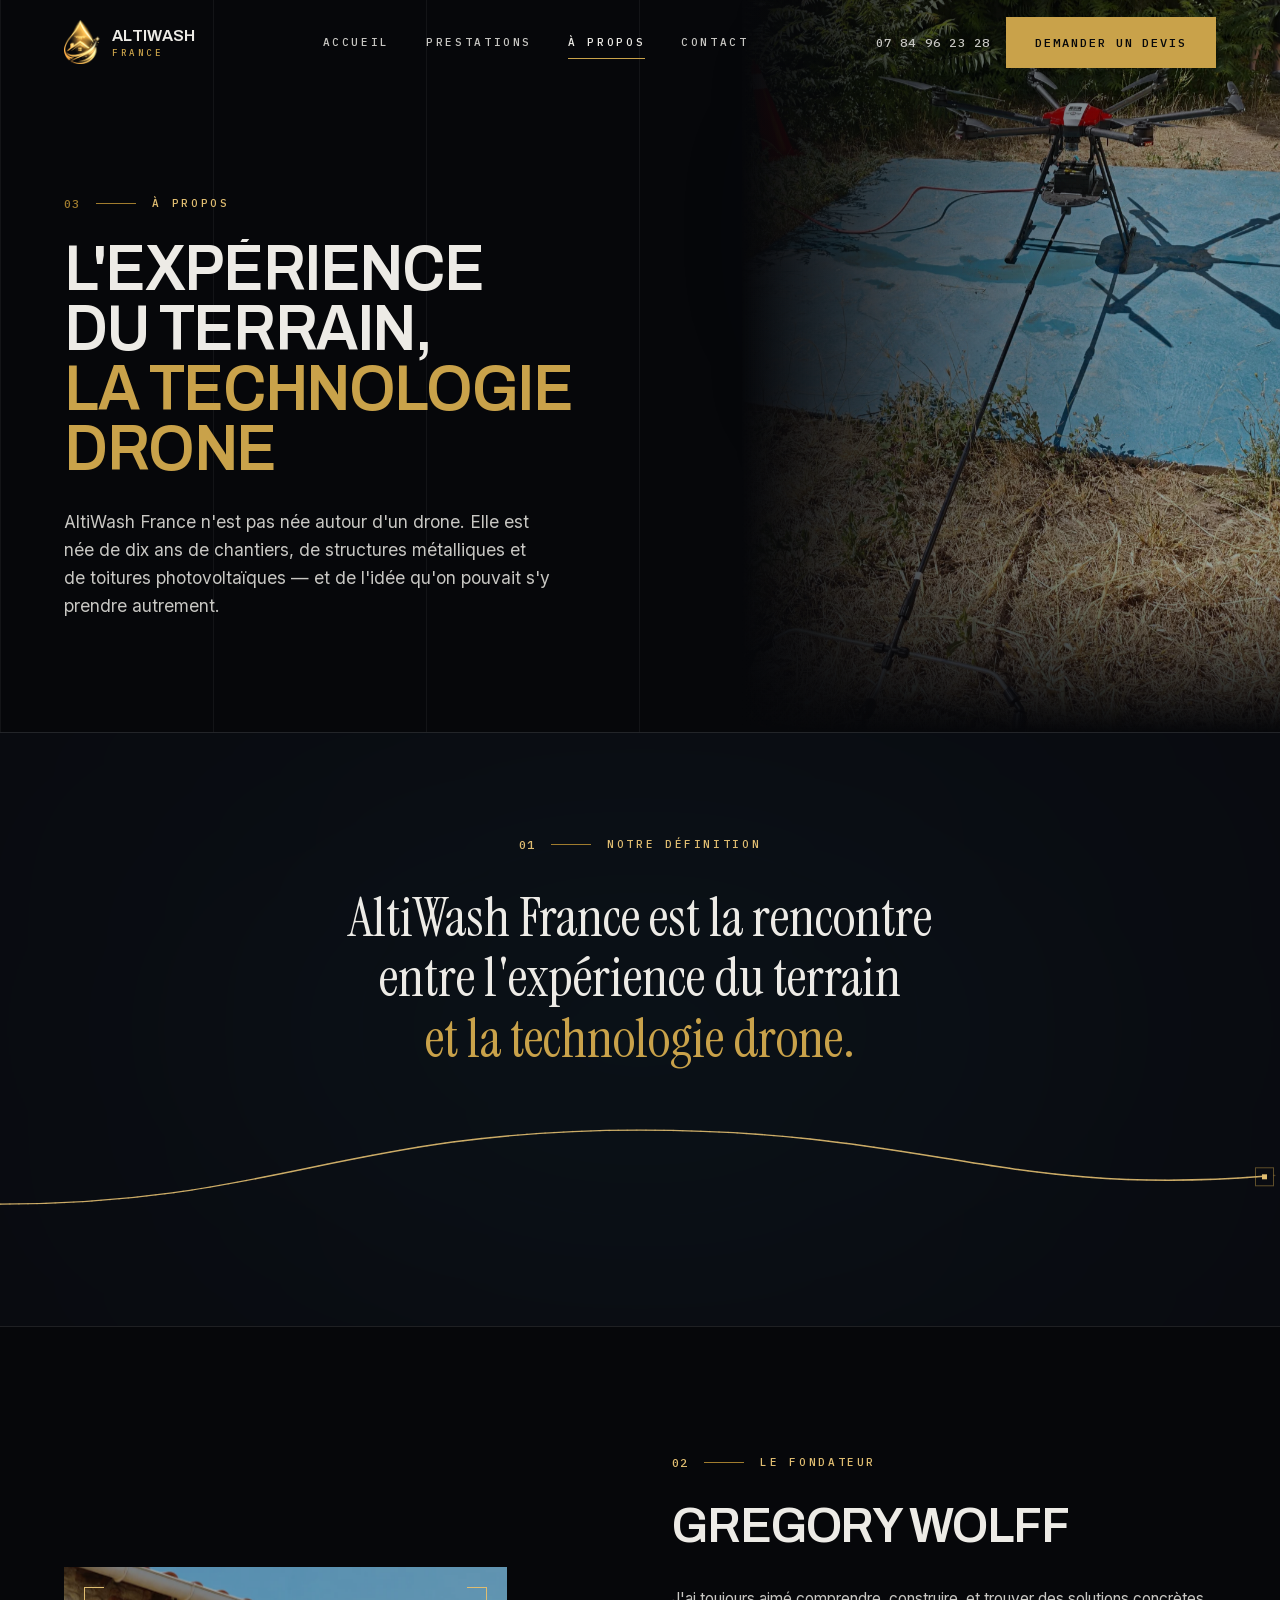
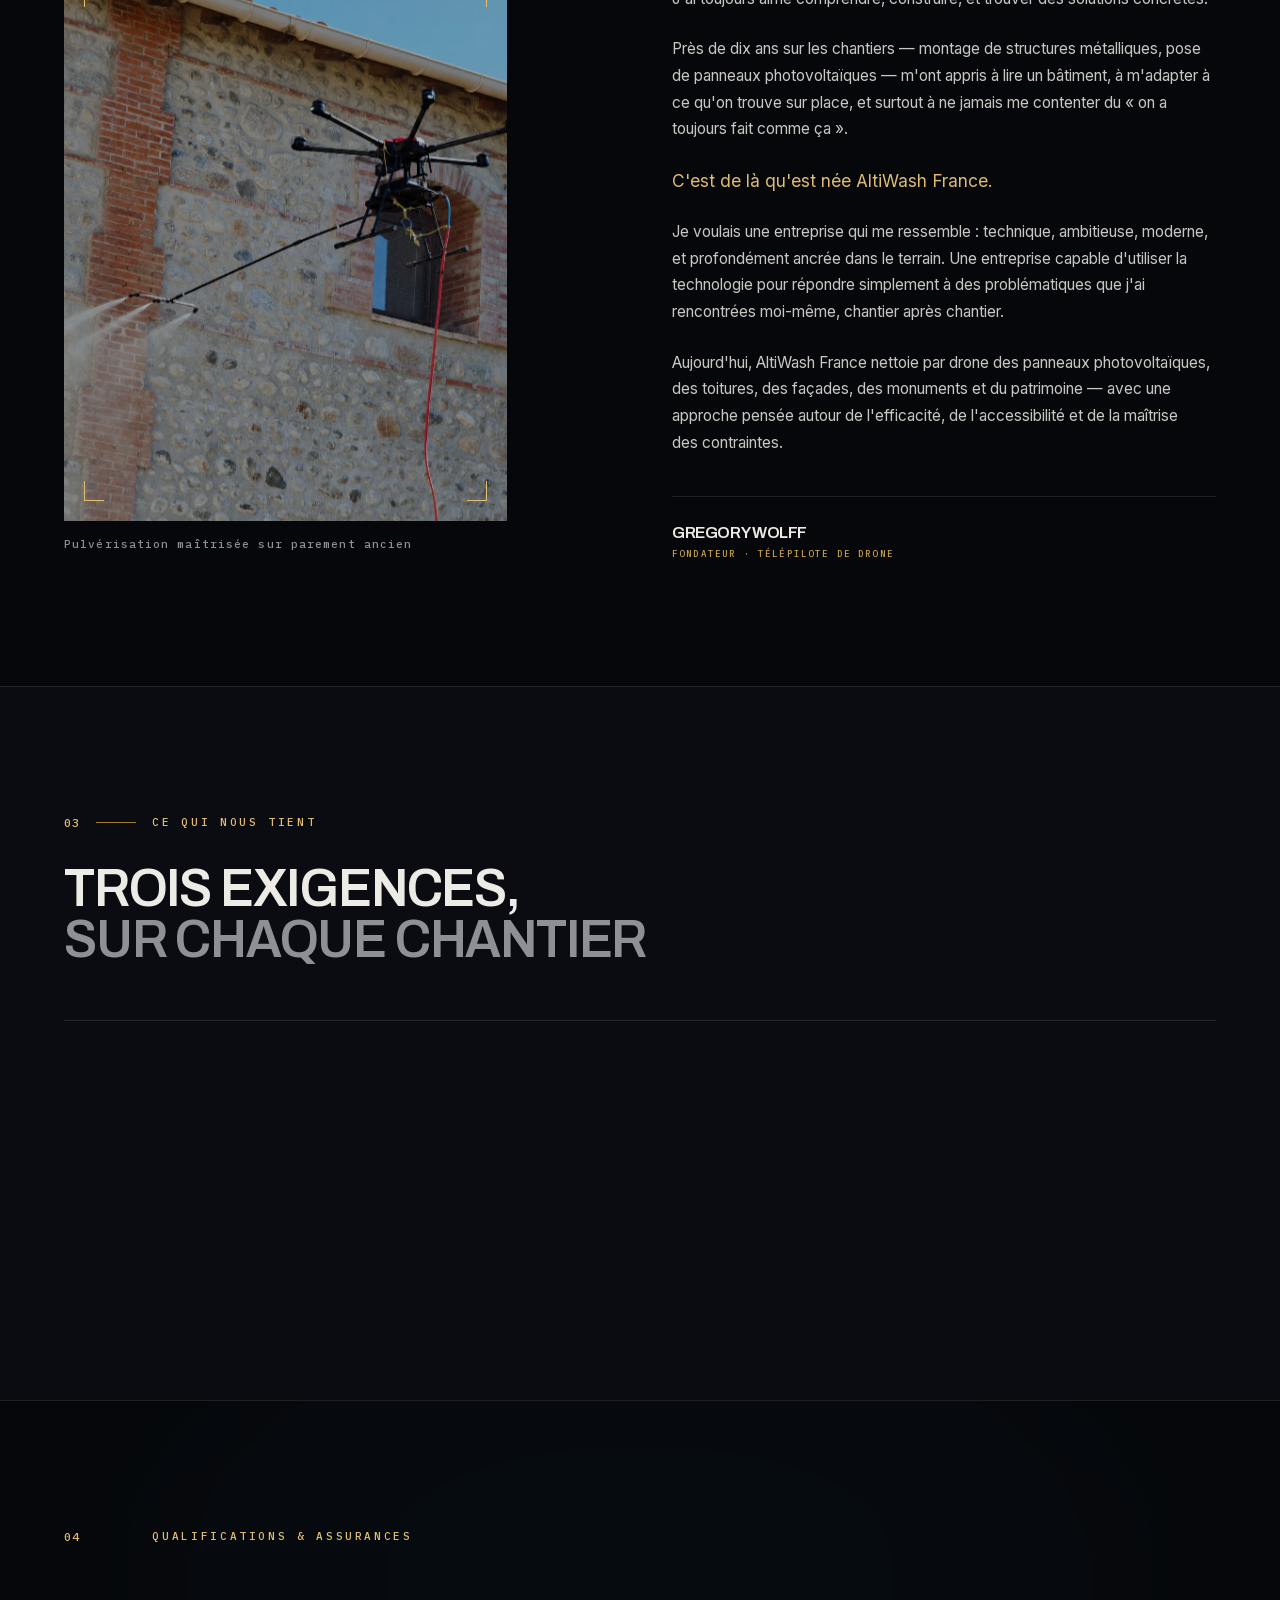
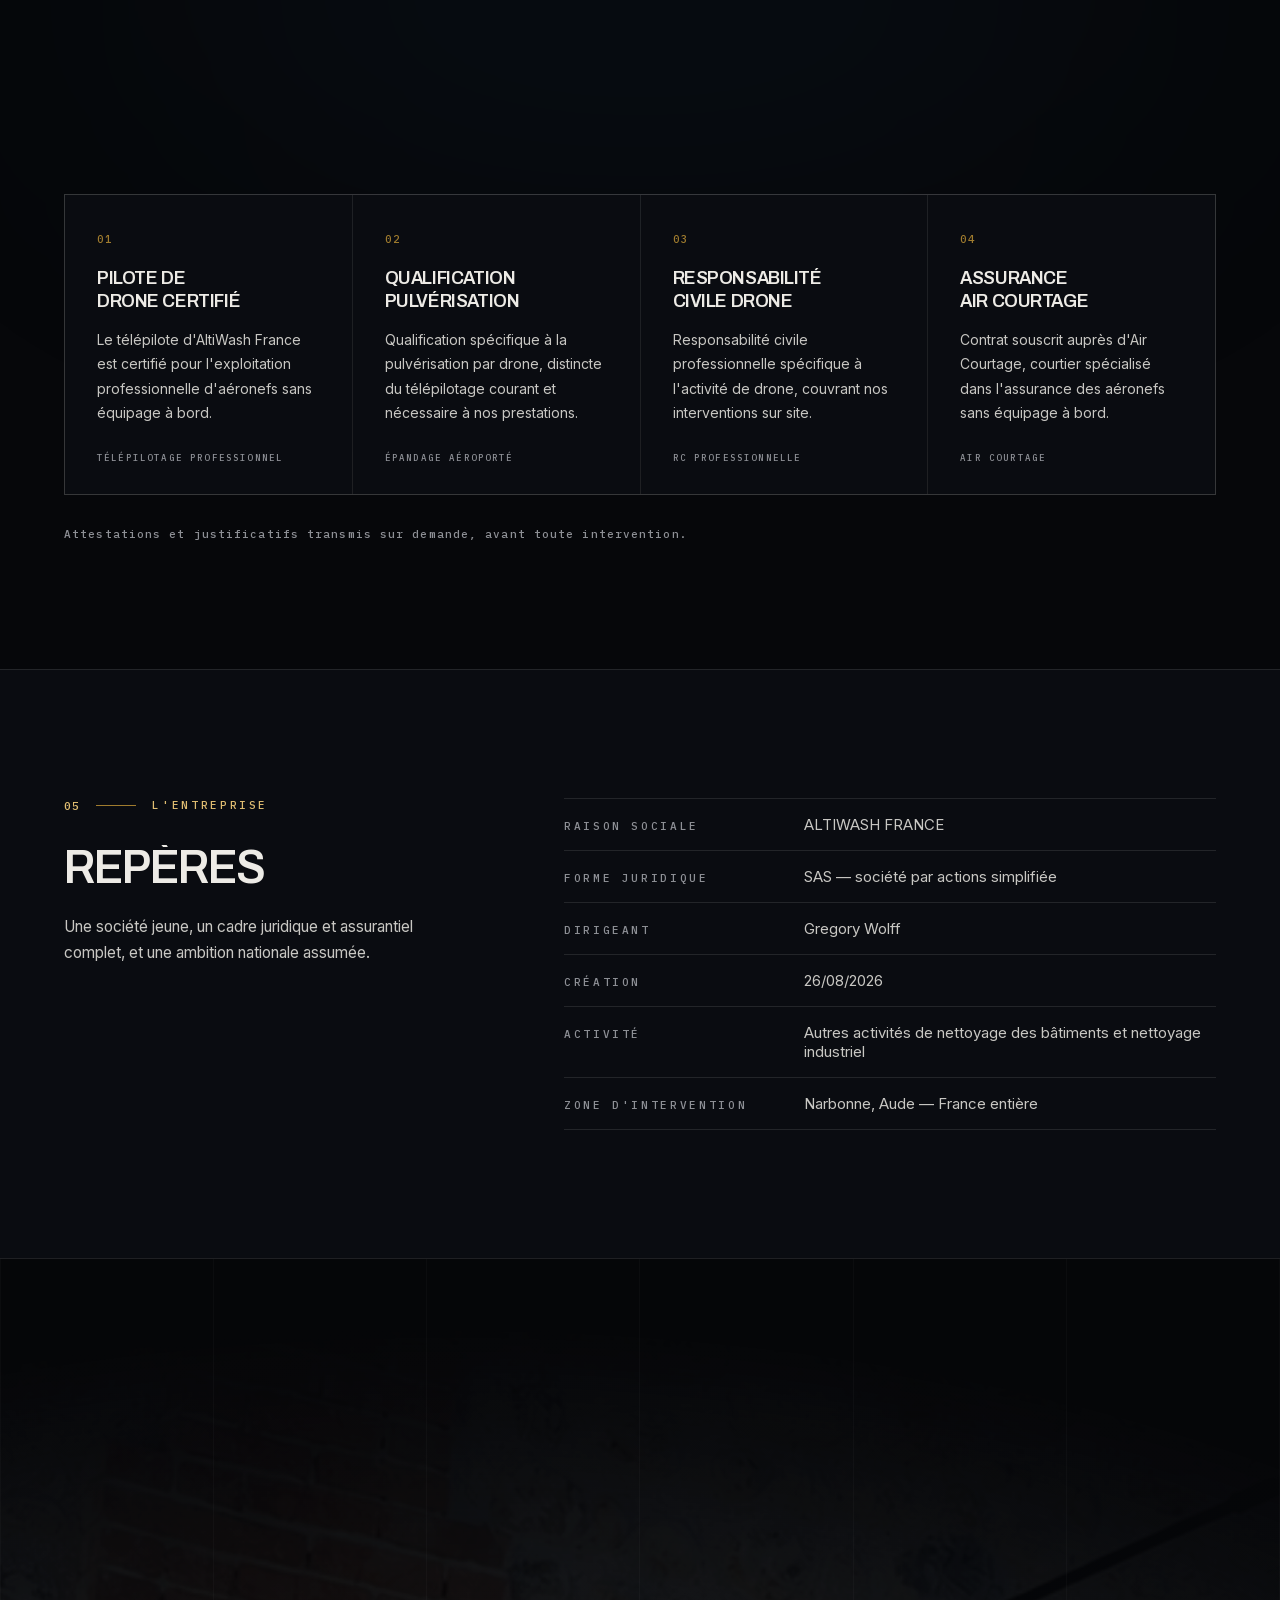
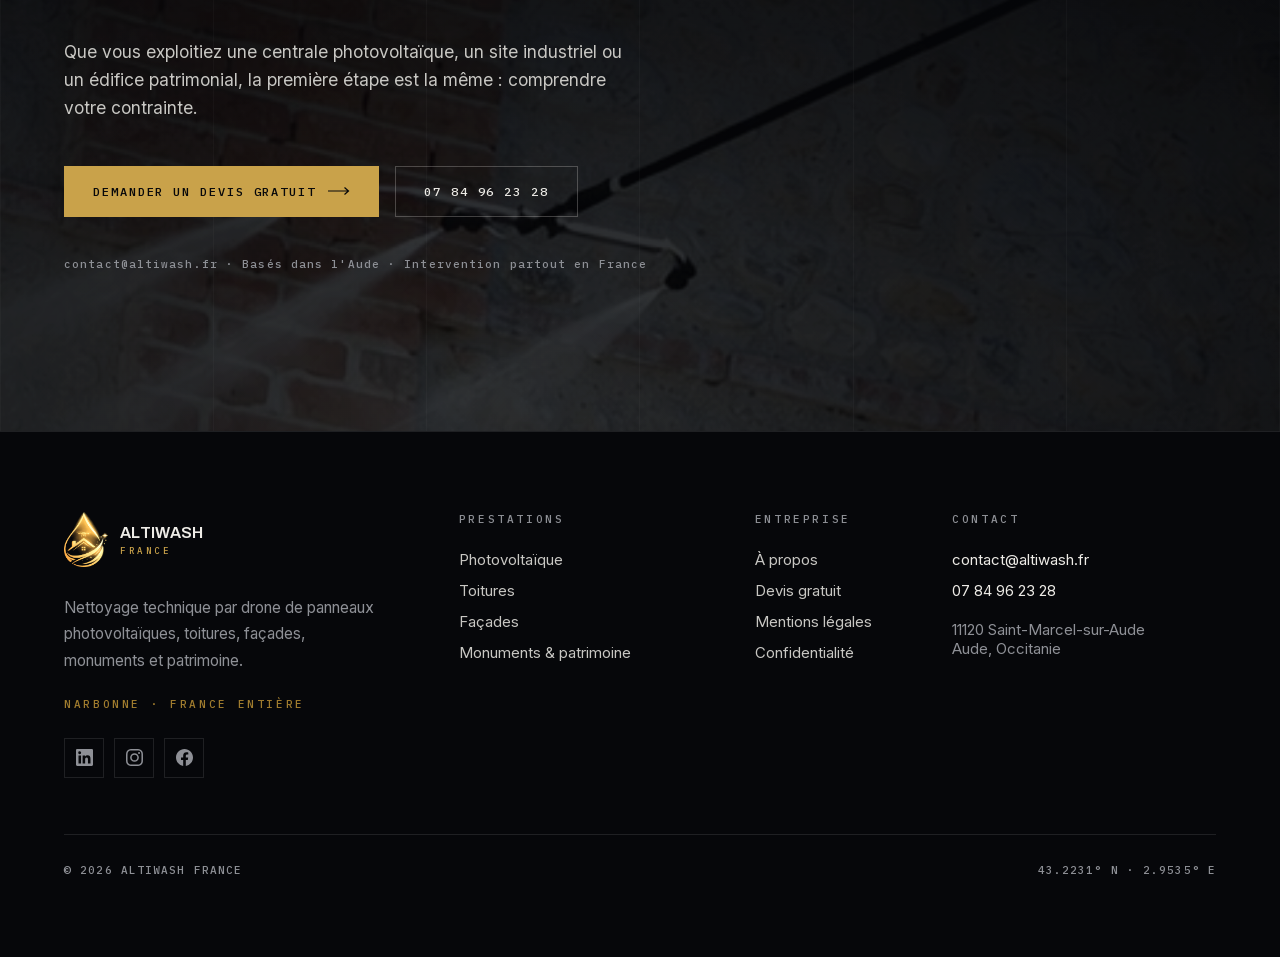
==== a-propos.html @ fba6f352 "V1 J" ====
<!doctype html>
<html lang="fr" class="no-js">
<head>
<meta charset="utf-8">
<meta name="viewport" content="width=device-width, initial-scale=1">
<title>À propos — L'expérience du terrain | AltiWash France</title>
<meta name="description" content="AltiWash France est née de dix ans de chantiers : structures métalliques, pose de panneaux photovoltaïques. Une entreprise technique fondée par Gregory Wolff, basée dans l'Aude.">
<meta name="author" content="ALTIWASH FRANCE">
<meta name="theme-color" content="#06070a">
<meta name="robots" content="index, follow, max-image-preview:large">
<link rel="canonical" href="https://altiwash.fr/a-propos.html">

<meta property="og:type" content="website">
<meta property="og:locale" content="fr_FR">
<meta property="og:site_name" content="AltiWash France">
<meta property="og:url" content="https://altiwash.fr/a-propos.html">
<meta property="og:title" content="À propos — AltiWash France">
<meta property="og:description" content="L'expérience du terrain, la technologie drone.">
<meta property="og:image" content="https://altiwash.fr/media/og-altiwash.jpg">
<meta property="og:image:width" content="1200">
<meta property="og:image:height" content="630">
<meta name="twitter:card" content="summary_large_image">
<meta name="twitter:title" content="À propos — AltiWash France">
<meta name="twitter:description" content="L'expérience du terrain, la technologie drone.">
<meta name="twitter:image" content="https://altiwash.fr/media/og-altiwash.jpg">

<link rel="icon" href="media/favicon-32.png" type="image/png" sizes="32x32">
<link rel="icon" href="media/favicon.png" type="image/png" sizes="512x512">
<link rel="apple-touch-icon" href="media/apple-touch-icon.png">

<link rel="preload" href="fonts/archivo-variable.woff2" as="font" type="font/woff2" crossorigin>
<link rel="preload" href="fonts/inter-variable.woff2" as="font" type="font/woff2" crossorigin>
<link rel="stylesheet" href="css/style.css">

<!-- Ouverture du site. Décidée ici, avant le premier rendu : posée
     plus tard, le contenu apparaîtrait puis serait recouvert.
     Sautée en mouvement réduit et au-delà de la première page vue. -->
<script>
(function () {
  /* Quand rejouer l'ouverture :
       "toujours" — à chaque chargement et rechargement (réglage actuel)
       "arrivee"  — à l'arrivée sur le site et au rechargement, mais pas
                    en passant d'une page du site à une autre
       "session"  — une seule fois par onglet                            */
  var QUAND = "toujours";

  if (matchMedia("(prefers-reduced-motion: reduce)").matches) return;

  if (QUAND === "session") {
    try {
      if (sessionStorage.getItem("altiwash-vu")) return;
      sessionStorage.setItem("altiwash-vu", "1");
    } catch (e) {}          /* navigation privée : on joue quand même */
  } else if (QUAND === "arrivee") {
    var nav = performance.getEntriesByType && performance.getEntriesByType("navigation")[0];
    var rechargement = nav ? nav.type === "reload" : false;
    var interne = document.referrer.lastIndexOf(location.origin, 0) === 0;
    if (interne && !rechargement) return;
  }

  var r = document.documentElement;
  r.classList.add("ouverture-en-cours");
  /* Filet de sécurité : si le script principal ne se charge pas, le
     contenu ne doit pas rester caché derrière un rideau absent. */
  setTimeout(function () { r.classList.remove("ouverture-en-cours"); }, 4000);
})();
</script>
</head>

<body>
<a class="skip-link" href="#contenu">Aller au contenu</a>

<!-- ══════════════════ EN-TÊTE ══════════════════ -->
<header class="site-header">
  <div class="shell site-header__inner">
    <a class="logo" href="index.html" aria-label="AltiWash France — retour à l'accueil">
      <img class="logo__marque" src="media/logo-altiwash.png" alt="" width="36" height="45">
      <span class="logo__texte">
        <span class="logo__nom">AltiWash</span>
        <span class="logo__pays">France</span>
      </span>
    </a>

    <nav class="nav" aria-label="Navigation principale">
      <a class="nav__lien" href="index.html">Accueil</a>
      <a class="nav__lien" href="prestations.html">Prestations</a>
      <a class="nav__lien" href="a-propos.html" aria-current="page">À propos</a>
      <a class="nav__lien" href="contact.html">Contact</a>
    </nav>

    <div class="site-header__actions">
      <a class="entete__tel index-tech" href="tel:+33784962328">07 84 96 23 28</a>

      <a class="btn btn--primary btn--compact" href="contact.html">
        <span class="btn__court">Devis</span>
        <span class="btn__long">Demander un devis</span>
      </a>

      <button class="burger" type="button" aria-expanded="false" aria-controls="menu-mobile">
        <span class="sr-only burger__libelle">Ouvrir le menu</span>
        <span class="burger__trait" aria-hidden="true"><span></span><span></span></span>
      </button>
    </div>
  </div>
  <span class="progression" aria-hidden="true"></span>
</header>

<!-- ══════════════════ MENU PLEIN ÉCRAN ══════════════════ -->
<div class="menu-mobile" id="menu-mobile">
  <div class="menu-mobile__fond" aria-hidden="true"></div>
  <nav class="shell menu-mobile__nav" aria-label="Navigation principale">
    <div class="menu-mobile__item">
      <a class="menu-mobile__lien" href="index.html">
        <span class="index-tech t-gold-600">01</span><span class="display">Accueil</span>
      </a>
    </div>
    <div class="menu-mobile__item">
      <a class="menu-mobile__lien" href="prestations.html">
        <span class="index-tech t-gold-600">02</span><span class="display">Prestations</span>
      </a>
    </div>
    <div class="menu-mobile__item">
      <a class="menu-mobile__lien" href="a-propos.html">
        <span class="index-tech t-gold-600">03</span><span class="display">À propos</span>
      </a>
    </div>
    <div class="menu-mobile__item">
      <a class="menu-mobile__lien" href="contact.html">
        <span class="index-tech t-gold-600">04</span><span class="display">Contact</span>
      </a>
    </div>
  </nav>
  <div class="shell menu-mobile__pied">
    <a class="btn btn--primary btn--pleine-largeur" href="contact.html">
      <span class="btn__libelle">Demander un devis</span>
      <svg class="btn__fleche" viewBox="0 0 22 8" fill="none" aria-hidden="true">
        <path d="M0 4h20M16.5 0.5 20.5 4l-4 3.5" stroke="currentColor" stroke-width="1.2"/>
      </svg>
    </a>
    <div class="menu-mobile__coordonnees index-tech">
      <a href="tel:+33784962328">07 84 96 23 28</a>
      <a href="mailto:contact@altiwash.fr">contact@altiwash.fr</a>
    </div>
  </div>
</div>

<main id="contenu">

<!-- ══════════════════ EN-TÊTE DE PAGE ══════════════════ -->
<section class="page-hero">
  <div class="page-hero__fond" aria-hidden="true">
    <div class="hairlines"><span></span><span></span><span></span><span></span><span></span><span></span><span></span></div>
    <div class="halo page-hero__halo"></div>
  </div>

  <div class="page-hero__photo cadre">
    <span class="parallaxe" data-parallaxe="18"><img class="photo-grade" src="media/drone-terrain.webp" alt="Drone de pulvérisation AltiWash sur son aire de décollage, en préparation d'intervention" style="object-position:50% 35%" fetchpriority="high" width="1200" height="1600"></span>
    <span class="cadre__voile cadre__voile--teinte" aria-hidden="true"></span>
    <span class="cadre__voile cadre__voile--degrade" aria-hidden="true"></span>
    <span class="cadre__voile cadre__voile--bas" aria-hidden="true"></span>
  </div>

  <div class="shell page-hero__contenu">
    <div class="page-hero__bloc">
      <div class="page-hero__surtitre">
        <span class="index-tech t-gold-600">03</span>
        <span class="page-hero__surtitre-filet" aria-hidden="true"></span>
        <span class="label-tech t-gold-400">À propos</span>
      </div>

      <h1 class="display page-hero__titre lignes">
        <span><span>L'expérience</span></span>
        <span><span>du terrain,</span></span>
        <span><span class="ligne-accent">la technologie drone</span></span>
      </h1>

      <p class="lede page-hero__lede">
        AltiWash France n'est pas née autour d'un drone. Elle est née de dix ans de chantiers,
        de structures métalliques et de toitures photovoltaïques — et de l'idée qu'on pouvait
        s'y prendre autrement.
      </p>
    </div>
  </div>
</section>

<!-- ══════════════════ SIGNATURE ══════════════════ -->
<section class="section section--alt section--signature">
  <div class="halo" aria-hidden="true" style="left:50%;top:50%;height:46vh;width:70vw;transform:translate(-50%,-50%);background:rgba(20,64,95,.12);filter:blur(150px)"></div>

  <div class="shell signature">
    <div class="repere">
      <span class="index-tech t-gold-400">01</span>
      <span class="repere__filet" aria-hidden="true"></span>
      <span class="label-tech t-gold-400">Notre définition</span>
    </div>

    <p class="signature__phrase lignes">
      <span><span>AltiWash France est la rencontre</span></span>
      <span><span>entre l'expérience du terrain</span></span>
      <span><span class="ligne-accent">et la technologie drone.</span></span>
    </p>
  </div>

  <div class="trace" aria-hidden="true">
    <svg viewBox="0 0 1400 100" preserveAspectRatio="none">
      <path class="trace__plan" d="M0,84 C300,84 380,18 700,18 C1020,18 1100,80 1400,58"/>
      <path class="trace__vol" d="M0,84 C300,84 380,18 700,18 C1020,18 1100,80 1400,58"/>
    </svg>
    <span class="trace__drone"></span>
  </div>
</section>

<!-- ══════════════════ RÉCIT DU FONDATEUR ══════════════════ -->
<section class="section" aria-labelledby="recit-titre">
  <div class="shell">
    <div class="recit__grille">
      <div class="recit__media">
        <div class="prestation__colle">
          <div class="volet recit__photo cadre">
            <span class="parallaxe" data-parallaxe="24"><img class="photo-grade" src="media/drone-facade.webp" alt="Drone AltiWash en intervention sur une façade en pierre et brique" loading="lazy" width="900" height="1125"></span>
            <span class="cadre__voile cadre__voile--teinte" aria-hidden="true"></span>
            <span class="reticule reticule--marge" aria-hidden="true"><span></span><span></span><span></span><span></span></span>
          </div>
          <p class="index-tech" style="margin-top:1rem;font-size:.6875rem;color:var(--paper-dim)">
            Pulvérisation maîtrisée sur parement ancien
          </p>
        </div>
      </div>

      <div class="recit__texte">
        <div class="repere">
          <span class="index-tech t-gold-400">02</span>
          <span class="repere__filet" aria-hidden="true"></span>
          <span class="label-tech t-gold-400">Le fondateur</span>
        </div>

        <h2 class="display lignes" id="recit-titre" style="margin-top:2rem;font-size:clamp(2rem,4.2vw,3.15rem);color:var(--paper)">
          <span><span>Gregory Wolff</span></span>
        </h2>

        <div class="recit__paragraphes">
          <p class="body-text reveal">J'ai toujours aimé comprendre, construire, et trouver des solutions concrètes.</p>
          <p class="body-text reveal">Près de dix ans sur les chantiers — montage de structures métalliques, pose de panneaux photovoltaïques — m'ont appris à lire un bâtiment, à m'adapter à ce qu'on trouve sur place, et surtout à ne jamais me contenter du « on a toujours fait comme ça ».</p>
          <p class="lede t-gold-400 reveal">C'est de là qu'est née AltiWash France.</p>
          <p class="body-text reveal">Je voulais une entreprise qui me ressemble : technique, ambitieuse, moderne, et profondément ancrée dans le terrain. Une entreprise capable d'utiliser la technologie pour répondre simplement à des problématiques que j'ai rencontrées moi-même, chantier après chantier.</p>
          <p class="body-text reveal">Aujourd'hui, AltiWash France nettoie par drone des panneaux photovoltaïques, des toitures, des façades, des monuments et du patrimoine — avec une approche pensée autour de l'efficacité, de l'accessibilité et de la maîtrise des contraintes.</p>
        </div>

        <div class="reveal" style="margin-top:2.5rem;border-top:1px solid var(--line);padding-top:1.75rem">
          <p class="display" style="font-size:1.0625rem;color:var(--paper)">Gregory Wolff</p>
          <p class="label-tech" style="margin-top:.5rem;font-size:.5625rem;color:var(--gold-500)">Fondateur · Télépilote de drone</p>
        </div>
      </div>
    </div>
  </div>
</section>

<!-- ══════════════════ VALEURS ══════════════════ -->
<section class="section section--alt" aria-labelledby="valeurs-titre">
  <div class="shell">
    <div class="repere">
      <span class="index-tech t-gold-400">03</span>
      <span class="repere__filet" aria-hidden="true"></span>
      <span class="label-tech t-gold-400">Ce qui nous tient</span>
    </div>

    <h2 class="display lignes" id="valeurs-titre" style="margin-top:2rem;font-size:clamp(2rem,4.6vw,3.4rem);color:var(--paper)">
      <span><span>Trois exigences,</span></span>
      <span><span class="t-dim">sur chaque chantier</span></span>
    </h2>

    <dl class="valeurs">
          <div class="valeur reveal">
            <span class="index-tech" style="font-size:.6875rem;color:var(--gold-600)">01</span>
            <dt class="display valeur__titre">Sécurité</dt>
            <dd class="body-text valeur__texte">L'opérateur reste au sol. Chaque intervention commence par un balisage, une reconnaissance et une évaluation des contraintes de vol.</dd>
          </div>
          <div class="valeur reveal">
            <span class="index-tech" style="font-size:.6875rem;color:var(--gold-600)">02</span>
            <dt class="display valeur__titre">Sérieux</dt>
            <dd class="body-text valeur__texte">Certification, qualification pulvérisation, assurance dédiée : le cadre est posé avant le premier vol, et les justificatifs sont transmis sur demande.</dd>
          </div>
          <div class="valeur reveal">
            <span class="index-tech" style="font-size:.6875rem;color:var(--gold-600)">03</span>
            <dt class="display valeur__titre">Efficacité</dt>
            <dd class="body-text valeur__texte">Moins d'installation, moins d'immobilisation, moins d'emprise au sol. Le chantier se concentre sur le traitement de la surface.</dd>
          </div>
    </dl>
  </div>
</section>

<!-- ══════════════════ QUALIFICATIONS ══════════════════ -->
<section class="section" aria-labelledby="qualifications-titre">
  <div class="halo" aria-hidden="true" style="left:50%;top:0;height:40vh;width:80vw;transform:translateX(-50%);background:rgba(20,64,95,.12);filter:blur(140px)"></div>

  <div class="shell" style="position:relative">
    <div class="qualifications__entete">
      <div class="qualifications__titre-col">
        <div class="repere">
          <span class="index-tech t-gold-400">04</span>
          <span class="repere__filet" aria-hidden="true"></span>
          <span class="label-tech t-gold-400">Qualifications &amp; assurances</span>
        </div>
        <h2 class="display lignes" id="qualifications-titre" style="margin-top:2rem;font-size:clamp(1.9rem,4vw,3.05rem);color:var(--paper)">
          <span><span>Le cadre</span></span>
          <span><span>de nos</span></span>
          <span><span class="ligne-accent">interventions</span></span>
        </h2>
      </div>
      <div class="qualifications__lede-col">
        <p class="body-text reveal" style="max-width:32rem">
          Certification, qualification et assurance sont en place avant le premier vol.
          Les attestations sont transmises sur demande.
        </p>
      </div>
    </div>

    <div class="qualifications__grille reveal-groupe">
      <article class="qualification">
        <span class="index-tech" style="font-size:.6875rem;color:var(--gold-600)">01</span>
        <h3 class="display qualification__titre">Pilote de drone certifié</h3>
        <p class="body-text qualification__texte">Le télépilote d'AltiWash France est certifié pour l'exploitation professionnelle d'aéronefs sans équipage à bord.</p>
        <p class="label-tech qualification__meta">Télépilotage professionnel</p>
      </article>
      <article class="qualification">
        <span class="index-tech" style="font-size:.6875rem;color:var(--gold-600)">02</span>
        <h3 class="display qualification__titre">Qualification pulvérisation</h3>
        <p class="body-text qualification__texte">Qualification spécifique à la pulvérisation par drone, distincte du télépilotage courant et nécessaire à nos prestations.</p>
        <p class="label-tech qualification__meta">Épandage aéroporté</p>
      </article>
      <article class="qualification">
        <span class="index-tech" style="font-size:.6875rem;color:var(--gold-600)">03</span>
        <h3 class="display qualification__titre">Responsabilité civile drone</h3>
        <p class="body-text qualification__texte">Responsabilité civile professionnelle spécifique à l'activité de drone, couvrant nos interventions sur site.</p>
        <p class="label-tech qualification__meta">RC professionnelle</p>
      </article>
      <article class="qualification">
        <span class="index-tech" style="font-size:.6875rem;color:var(--gold-600)">04</span>
        <h3 class="display qualification__titre">Assurance Air Courtage</h3>
        <p class="body-text qualification__texte">Contrat souscrit auprès d'Air Courtage, courtier spécialisé dans l'assurance des aéronefs sans équipage à bord.</p>
        <p class="label-tech qualification__meta">Air Courtage</p>
      </article>
    </div>

    <p class="index-tech reveal" style="margin-top:2rem;font-size:.6875rem;color:var(--paper-dim)">
      Attestations et justificatifs transmis sur demande, avant toute intervention.
    </p>
  </div>
</section>

<!-- ══════════════════ REPÈRES ══════════════════ -->
<section class="section section--alt" aria-labelledby="reperes-titre">
  <div class="shell">
    <div class="reperes__grille">
      <div class="reperes__intro">
        <div class="repere">
          <span class="index-tech t-gold-400">05</span>
          <span class="repere__filet" aria-hidden="true"></span>
          <span class="label-tech t-gold-400">L'entreprise</span>
        </div>
        <h2 class="display lignes" id="reperes-titre" style="margin-top:2rem;font-size:clamp(2rem,4vw,3rem);color:var(--paper)">
          <span><span>Repères</span></span>
        </h2>
        <p class="body-text reveal" style="margin-top:1.5rem;max-width:24rem">
          Une société jeune, un cadre juridique et assurantiel complet, et une ambition
          nationale assumée.
        </p>
      </div>

      <dl class="reperes__table" style="border-top:1px solid var(--line)">
          <div class="paire reveal">
            <dt class="label-tech">Raison sociale</dt>
            <dd>ALTIWASH FRANCE</dd>
          </div>
          <div class="paire reveal">
            <dt class="label-tech">Forme juridique</dt>
            <dd>SAS — société par actions simplifiée</dd>
          </div>
          <div class="paire reveal">
            <dt class="label-tech">Dirigeant</dt>
            <dd>Gregory Wolff</dd>
          </div>
          <div class="paire reveal">
            <dt class="label-tech">Création</dt>
            <dd>26/08/2026</dd>
          </div>
          <div class="paire reveal">
            <dt class="label-tech">Activité</dt>
            <dd>Autres activités de nettoyage des bâtiments et nettoyage industriel</dd>
          </div>
          <div class="paire reveal">
            <dt class="label-tech">Zone d'intervention</dt>
            <dd>Narbonne, Aude — France entière</dd>
          </div>
      </dl>
    </div>
  </div>
</section>

<!-- ══════════════════ BANDEAU DE CONVERSION ══════════════════ -->
<section class="cta-final" aria-labelledby="cta-final-titre">
  <div class="cta-final__fond" aria-hidden="true">
    <div class="cadre">
      <span class="parallaxe" data-parallaxe="46"><img class="photo-grade-deep" src="media/facade-detail.webp" alt="" loading="lazy" width="1600" height="1000"></span>
    </div>
    <div class="cta-final__assombri"></div>
    <div class="cta-final__vignettage"></div>
    <div class="cta-final__teinte"></div>
    <div class="hairlines" style="opacity:.5"><span></span><span></span><span></span><span></span><span></span><span></span><span></span></div>
  </div>

  <div class="shell">
    <div class="cta-final__bloc">
      <h2 class="display cta-final__titre lignes" id="cta-final-titre">
        <span><span>Travaillons</span></span>
        <span><span>ensemble</span></span>
        <span><span class="ligne-accent">sur votre site</span></span>
      </h2>

      <p class="lede reveal" style="margin-top:2rem;max-width:36rem">
        Que vous exploitiez une centrale photovoltaïque, un site industriel ou un édifice
        patrimonial, la première étape est la même : comprendre votre contrainte.
      </p>

      <div class="cta-final__actions reveal">
        <a class="btn btn--primary" href="contact.html">
          <span class="btn__libelle">Demander un devis gratuit</span>
          <svg class="btn__fleche" viewBox="0 0 22 8" fill="none" aria-hidden="true">
            <path d="M0 4h20M16.5 0.5 20.5 4l-4 3.5" stroke="currentColor" stroke-width="1.2"/>
          </svg>
        </a>
        <a class="btn btn--ghost" href="tel:+33784962328">
          <span class="btn__libelle">07 84 96 23 28</span>
        </a>
      </div>

      <p class="index-tech reveal" style="margin-top:2.5rem;font-size:.6875rem;color:var(--paper-dim)">
        contact@altiwash.fr · Basés dans l'Aude · Intervention partout en France
      </p>
    </div>
  </div>
</section>

</main>

<!-- ══════════════════ PIED DE PAGE ══════════════════ -->
<footer class="site-footer">
  <div class="shell">
    <div class="site-footer__grille">
      <div class="site-footer__marque">
        <span class="logo">
          <img class="logo__marque" src="media/logo-altiwash.png" alt="" width="44" height="55">
          <span class="logo__texte">
            <span class="logo__nom">AltiWash</span>
            <span class="logo__pays">France</span>
          </span>
        </span>
        <p class="body-text t-dim" style="margin-top:1.5rem;max-width:20rem">
          Nettoyage technique par drone de panneaux photovoltaïques, toitures, façades,
          monuments et patrimoine.
        </p>
        <p class="label-tech t-gold-600" style="margin-top:1.5rem">Narbonne · France entière</p>

        <!-- Réseaux sociaux. Icônes intégrées au HTML : aucun appel
             à un service extérieur, donc aucun traçage du visiteur. -->
        <nav class="reseaux" aria-label="AltiWash France sur les réseaux sociaux">
          <a class="reseaux__lien" href="https://www.linkedin.com/company/altiwash-france/"
             target="_blank" rel="noopener noreferrer">
            <span class="sr-only">AltiWash France sur LinkedIn (nouvelle fenêtre)</span>
            <svg viewBox="0 0 24 24" width="17" height="17" fill="currentColor" aria-hidden="true">
              <path d="M20.45 20.45h-3.56v-5.57c0-1.33-.02-3.04-1.85-3.04-1.85 0-2.14 1.45-2.14 2.94v5.67H9.35V9h3.41v1.56h.05a3.74 3.74 0 0 1 3.37-1.85c3.6 0 4.27 2.37 4.27 5.46v6.28zM5.34 7.43a2.07 2.07 0 1 1 0-4.13 2.07 2.07 0 0 1 0 4.13zm1.78 13.02H3.55V9h3.57v11.45zM22.22 0H1.77C.79 0 0 .77 0 1.72v20.56C0 23.23.79 24 1.77 24h20.45c.98 0 1.78-.77 1.78-1.72V1.72C24 .77 23.2 0 22.22 0z"/>
            </svg>
          </a>

          <a class="reseaux__lien" href="https://www.instagram.com/altiwash"
             target="_blank" rel="noopener noreferrer">
            <span class="sr-only">AltiWash France sur Instagram (nouvelle fenêtre)</span>
            <svg viewBox="0 0 24 24" width="17" height="17" fill="currentColor" aria-hidden="true">
              <path d="M12 2.16c3.2 0 3.58.01 4.85.07 1.17.05 1.8.25 2.23.41.56.22.96.48 1.38.9.42.42.68.82.9 1.38.16.42.36 1.06.41 2.23.06 1.27.07 1.65.07 4.85s-.01 3.58-.07 4.85c-.05 1.17-.25 1.8-.41 2.23-.22.56-.48.96-.9 1.38-.42.42-.82.68-1.38.9-.42.16-1.06.36-2.23.41-1.27.06-1.65.07-4.85.07s-3.58-.01-4.85-.07c-1.17-.05-1.8-.25-2.23-.41-.56-.22-.96-.48-1.38-.9-.42-.42-.68-.82-.9-1.38-.16-.42-.36-1.06-.41-2.23C2.17 15.58 2.16 15.2 2.16 12s.01-3.58.07-4.85c.05-1.17.25-1.8.41-2.23.22-.56.48-.96.9-1.38.42-.42.82-.68 1.38-.9.42-.16 1.06-.36 2.23-.41C8.42 2.17 8.8 2.16 12 2.16zM12 0C8.74 0 8.33.01 7.05.07 5.78.13 4.9.33 4.14.63a5.9 5.9 0 0 0-2.13 1.38A5.9 5.9 0 0 0 .63 4.14C.33 4.9.13 5.78.07 7.05.01 8.33 0 8.74 0 12s.01 3.67.07 4.95c.06 1.27.26 2.15.56 2.91.31.79.72 1.46 1.38 2.13a5.9 5.9 0 0 0 2.13 1.38c.76.3 1.64.5 2.91.56C8.33 23.99 8.74 24 12 24s3.67-.01 4.95-.07c1.27-.06 2.15-.26 2.91-.56a5.9 5.9 0 0 0 2.13-1.38 5.9 5.9 0 0 0 1.38-2.13c.3-.76.5-1.64.56-2.91.06-1.28.07-1.69.07-4.95s-.01-3.67-.07-4.95c-.06-1.27-.26-2.15-.56-2.91a5.9 5.9 0 0 0-1.38-2.13A5.9 5.9 0 0 0 19.86.63c-.76-.3-1.64-.5-2.91-.56C15.67.01 15.26 0 12 0zm0 5.84a6.16 6.16 0 1 0 0 12.32 6.16 6.16 0 0 0 0-12.32zm0 10.16a4 4 0 1 1 0-8 4 4 0 0 1 0 8zm7.85-10.4a1.44 1.44 0 1 1-2.88 0 1.44 1.44 0 0 1 2.88 0z"/>
            </svg>
          </a>

          <a class="reseaux__lien" href="https://www.facebook.com/profile.php?id=61592875481585"
             target="_blank" rel="noopener noreferrer">
            <span class="sr-only">AltiWash France sur Facebook (nouvelle fenêtre)</span>
            <svg viewBox="0 0 24 24" width="17" height="17" fill="currentColor" aria-hidden="true">
              <path d="M24 12.07C24 5.4 18.63 0 12 0S0 5.4 0 12.07C0 18.1 4.39 23.09 10.13 24v-8.44H7.08v-3.49h3.05V9.41c0-3.02 1.79-4.69 4.53-4.69 1.31 0 2.68.24 2.68.24v2.97h-1.51c-1.49 0-1.96.93-1.96 1.89v2.25h3.33l-.53 3.49h-2.8V24C19.61 23.09 24 18.1 24 12.07z"/>
            </svg>
          </a>
        </nav>
      </div>

      <nav class="site-footer__col-prestations" aria-label="Prestations">
        <h2 class="site-footer__titre">Prestations</h2>
        <ul class="site-footer__liste">
          <li><a class="lien-souligne" href="prestations.html#photovoltaique">Photovoltaïque</a></li>
          <li><a class="lien-souligne" href="prestations.html#toitures">Toitures</a></li>
          <li><a class="lien-souligne" href="prestations.html#facades">Façades</a></li>
          <li><a class="lien-souligne" href="prestations.html#monuments-patrimoine">Monuments &amp; patrimoine</a></li>
        </ul>
      </nav>

      <nav class="site-footer__col-entreprise" aria-label="Entreprise">
        <h2 class="site-footer__titre">Entreprise</h2>
        <ul class="site-footer__liste">
          <li><a class="lien-souligne" href="a-propos.html">À propos</a></li>
          <li><a class="lien-souligne" href="contact.html">Devis gratuit</a></li>
          <li><a class="lien-souligne" href="mentions-legales.html">Mentions légales</a></li>
          <li><a class="lien-souligne" href="politique-de-confidentialite.html">Confidentialité</a></li>
        </ul>
      </nav>

      <div class="site-footer__col-contact">
        <h2 class="site-footer__titre">Contact</h2>
        <ul class="site-footer__liste">
          <li><a class="lien-souligne" href="mailto:contact@altiwash.fr">contact@altiwash.fr</a></li>
          <li><a class="lien-souligne" href="tel:+33784962328">07 84 96 23 28</a></li>
          <li class="t-dim" style="padding-top:.5rem">11120 Saint-Marcel-sur-Aude<br>Aude, Occitanie</li>
        </ul>
      </div>
    </div>

    <div class="site-footer__bandeau index-tech">
      <p>© 2026 ALTIWASH FRANCE</p>
      <p>43.2231° N · 2.9535° E</p>
    </div>
  </div>
</footer>

<script src="js/site.js"></script>
</body>
</html>
---- css/style.css ----
@charset "UTF-8";
/* ══════════════════════════════════════════════════════════════
   ALTIWASH FRANCE — Feuille de style
   ──────────────────────────────────────────────────────────────
   Registre : ingénierie / énergie / patrimoine.
   Noir profond en fond, blanc cassé pour la lecture, doré en
   filets et accents, bleu technique hérité du ciel des photos.

   SOMMAIRE
     01. Polices
     02. Jetons de design
     03. Réinitialisation
     04. Primitives typographiques
     05. Motifs graphiques
     06. Boutons et liens
     07. En-tête et navigation
     08. Pied de page
     09. Page d'accueil
     10. Page Prestations
     11. Page À propos
     12. Page Contact et formulaire
     13. Pages légales
     14. Page 404
     15. Animations d'apparition
     16. Mouvement réduit et impression
   ══════════════════════════════════════════════════════════════ */

/* ══════════════════════════════════════════════════════════════
   01. POLICES
   Sous-ensemble latin, suffisant pour le français. Hébergées
   localement : aucun appel à un service extérieur.
   ══════════════════════════════════════════════════════════════ */

@font-face {
  font-family: "Archivo";
  src: url("../fonts/archivo-variable.woff2") format("woff2");
  font-weight: 100 900;
  font-stretch: 62% 125%;
  font-display: swap;
}

@font-face {
  font-family: "Inter";
  src: url("../fonts/inter-variable.woff2") format("woff2");
  font-weight: 100 900;
  font-display: swap;
}

@font-face {
  font-family: "IBM Plex Mono";
  src: url("../fonts/ibm-plex-mono-400.woff2") format("woff2");
  font-weight: 400;
  font-display: swap;
}

@font-face {
  font-family: "IBM Plex Mono";
  src: url("../fonts/ibm-plex-mono-500.woff2") format("woff2");
  font-weight: 500;
  font-display: swap;
}

@font-face {
  font-family: "Instrument Serif";
  src: url("../fonts/instrument-serif-400.woff2") format("woff2");
  font-weight: 400;
  font-display: swap;
}

/* ══════════════════════════════════════════════════════════════
   02. JETONS DE DESIGN
   Toute valeur réutilisée vit ici. Modifier une couleur à cet
   endroit la met à jour sur l'ensemble du site.
   ══════════════════════════════════════════════════════════════ */

:root {
  /* ── Encres (fonds) ── */
  --ink-950: #06070a;
  --ink-900: #0a0c11;
  --ink-850: #0e1117;
  --ink-800: #14181f;
  --ink-700: #1d222c;

  /* ── Papier (textes) ── */
  --paper: #edebe6;
  --paper-soft: #c8c7c3;
  --paper-dim: #8e9096;

  /* ── Doré (accents, filets) ── */
  --gold-300: #f0d79a;
  --gold-400: #e0bd71;
  --gold-500: #c9a24a;
  --gold-600: #a07c2e;
  --gold-700: #6d5320;

  /* ── Bleu technique (halos, étalonnage) ── */
  --azur-300: #7cc4ea;
  --azur-400: #4da5d8;
  --azur-700: #14405f;
  --azur-900: #08202f;

  /* ── Filets ── */
  --line: rgba(237, 235, 230, 0.11);
  --line-soft: rgba(237, 235, 230, 0.06);

  /* ── Typographie ── */
  --ff-display: "Archivo", "Helvetica Neue", Arial, sans-serif;
  --ff-sans: "Inter", system-ui, -apple-system, sans-serif;
  --ff-mono: "IBM Plex Mono", ui-monospace, "SF Mono", monospace;
  --ff-serif: "Instrument Serif", Georgia, "Times New Roman", serif;

  /* ── Rythme ── */
  --shell: clamp(1.25rem, 5vw, 5.5rem);
  --largeur-max: 96rem;
  --hauteur-entete: 4.75rem;

  /* ── Courbe d'accélération commune ── */
  --ease: cubic-bezier(0.16, 1, 0.3, 1);

  color-scheme: dark;
}

@media (min-width: 1024px) {
  :root {
    --hauteur-entete: 5.25rem;
  }
}

/* ══════════════════════════════════════════════════════════════
   03. RÉINITIALISATION
   ══════════════════════════════════════════════════════════════ */

*,
*::before,
*::after {
  box-sizing: border-box;
  border: 0 solid var(--line);
}

* {
  margin: 0;
}

html {
  scroll-behavior: smooth;
  -webkit-text-size-adjust: 100%;
  /* Décale les ancres pour qu'elles ne passent pas sous l'en-tête fixe. */
  scroll-padding-top: calc(var(--hauteur-entete) + 2rem);
}

body {
  min-height: 100vh;
  background-color: var(--ink-950);
  color: var(--paper);
  font-family: var(--ff-sans);
  font-feature-settings: "kern", "liga", "cv11";
  -webkit-font-smoothing: antialiased;
  text-rendering: optimizeLegibility;
  overflow-x: hidden;
}

img,
svg {
  display: block;
  max-width: 100%;
}

img {
  height: auto;
}

a {
  color: inherit;
  text-decoration: none;
}

ul,
ol {
  list-style: none;
  padding: 0;
}

button,
input,
select,
textarea {
  font: inherit;
  color: inherit;
}

h1,
h2,
h3,
h4 {
  font-size: inherit;
  font-weight: inherit;
}

::selection {
  background: var(--gold-500);
  color: var(--ink-950);
}

/* Focus clavier : anneau doré net, jamais masqué par un débordement. */
:focus-visible {
  outline: 2px solid var(--gold-400);
  outline-offset: 3px;
  border-radius: 1px;
}

/* ── Barre de défilement ── */
::-webkit-scrollbar {
  width: 10px;
  height: 10px;
}
::-webkit-scrollbar-track {
  background: var(--ink-950);
}
::-webkit-scrollbar-thumb {
  background: var(--ink-700);
  border: 3px solid var(--ink-950);
  border-radius: 99px;
}
::-webkit-scrollbar-thumb:hover {
  background: var(--gold-700);
}

/* Masqué visuellement, restitué par les lecteurs d'écran. */
.sr-only {
  position: absolute;
  width: 1px;
  height: 1px;
  padding: 0;
  margin: -1px;
  overflow: hidden;
  clip: rect(0, 0, 0, 0);
  white-space: nowrap;
  border-width: 0;
}

/* Lien d'évitement : apparaît au premier appui sur Tab. */
.skip-link {
  position: absolute;
  left: -9999px;
  z-index: 60;
}
.skip-link:focus {
  left: 1.5rem;
  top: 1.5rem;
  position: fixed;
  background: var(--gold-500);
  color: var(--ink-950);
  padding: 0.75rem 1.25rem;
  font-family: var(--ff-mono);
  font-size: 0.6875rem;
  font-weight: 500;
  letter-spacing: 0.24em;
  text-transform: uppercase;
}

/* ══════════════════════════════════════════════════════════════
   04. PRIMITIVES TYPOGRAPHIQUES
   ══════════════════════════════════════════════════════════════ */

/* Conteneur central de toutes les sections. */
.shell {
  padding-inline: var(--shell);
  margin-inline: auto;
  max-width: var(--largeur-max);
  width: 100%;
}

/* Titre d'affichage : grotesque resserrée, capitales, interlettrage négatif. */
.display {
  font-family: var(--ff-display);
  font-weight: 600;
  font-stretch: 92%;
  text-transform: uppercase;
  letter-spacing: -0.022em;
  line-height: 0.94;
  text-wrap: balance;
}

/* Micro-label technique : mono, capitales, très espacé. */
.label-tech {
  font-family: var(--ff-mono);
  font-size: 0.6875rem;
  font-weight: 500;
  letter-spacing: 0.24em;
  text-transform: uppercase;
  line-height: 1;
}

/* Numérotation et coordonnées : mono, chiffres à chasse fixe. */
.index-tech {
  font-family: var(--ff-mono);
  font-size: 0.75rem;
  font-weight: 500;
  letter-spacing: 0.1em;
  font-variant-numeric: tabular-nums;
}

/* Chapô. */
.lede {
  font-size: clamp(1.0625rem, 1.35vw, 1.3125rem);
  line-height: 1.62;
  color: var(--paper-soft);
  text-wrap: pretty;
}

/* Corps de texte courant. */
.body-text {
  font-size: clamp(0.9688rem, 1.1vw, 1.0625rem);
  line-height: 1.72;
  color: var(--paper-soft);
  text-wrap: pretty;
}

.serif {
  font-family: var(--ff-serif);
  font-weight: 400;
}

/* ── Couleurs de texte ── */
.t-gold { color: var(--gold-500); }
.t-gold-400 { color: var(--gold-400); }
.t-gold-600 { color: var(--gold-600); }
.t-paper { color: var(--paper); }
.t-soft { color: var(--paper-soft); }
.t-dim { color: var(--paper-dim); }

/* Ligne de titre mise en valeur en doré (2e ou 3e ligne selon la page). */
.ligne-accent {
  color: var(--gold-500);
}

/* ══════════════════════════════════════════════════════════════
   05. MOTIFS GRAPHIQUES
   ══════════════════════════════════════════════════════════════ */

/* Calepinage vertical : rappelle un plan technique, pas un décor. */
.hairlines {
  position: absolute;
  inset: 0;
  display: none;
  justify-content: space-between;
  pointer-events: none;
}
.hairlines span {
  width: 1px;
  height: 100%;
  background: var(--line-soft);
}
@media (min-width: 1024px) {
  .hairlines {
    display: flex;
  }
}

/* Équerres d'angle façon réticule de visée. */
.reticule {
  position: absolute;
  inset: 0;
  z-index: 3;
  pointer-events: none;
}
.reticule span {
  position: absolute;
  width: var(--taille-reticule, 20px);
  height: var(--taille-reticule, 20px);
  border-color: var(--gold-400);
  border-style: solid;
  border-width: 0;
}
.reticule span:nth-child(1) { top: 0; left: 0; border-top-width: 1px; border-left-width: 1px; }
.reticule span:nth-child(2) { top: 0; right: 0; border-top-width: 1px; border-right-width: 1px; }
.reticule span:nth-child(3) { bottom: 0; left: 0; border-bottom-width: 1px; border-left-width: 1px; }
.reticule span:nth-child(4) { bottom: 0; right: 0; border-bottom-width: 1px; border-right-width: 1px; }
.reticule--marge { inset: 1.25rem; }

/* Halo diffus : évoque le ciel sans l'imiter. */
.halo {
  position: absolute;
  border-radius: 50%;
  pointer-events: none;
}

/* Grain fin : casse les aplats noirs et évite le banding. */
.grain {
  position: absolute;
  inset: 0;
  opacity: 0.14;
  mix-blend-mode: overlay;
  pointer-events: none;
  background-image: url("data:image/svg+xml,%3Csvg xmlns='http://www.w3.org/2000/svg' width='140' height='140'%3E%3Cfilter id='n'%3E%3CfeTurbulence type='fractalNoise' baseFrequency='.85' numOctaves='3'/%3E%3C/filter%3E%3Crect width='140' height='140' filter='url(%23n)' opacity='.42'/%3E%3C/svg%3E");
}

/* ── Étalonnage des photographies ──
   Les ciels très saturés sont ramenés vers le bleu profond de la
   palette et les noirs densifiés, pour que toutes les prises de
   vue partagent le même rendu. */
.photo-grade { filter: saturate(0.82) contrast(1.06) brightness(0.9); }
.photo-grade-deep { filter: saturate(0.62) contrast(1.08) brightness(0.78); }
.photo-field { filter: saturate(0.5) contrast(1.12) brightness(0.72) hue-rotate(-6deg); }

/* Cadre photographique : l'image remplit et recadre son conteneur. */
.cadre {
  position: relative;
  overflow: hidden;
}
.cadre > img {
  position: absolute;
  inset: 0;
  width: 100%;
  height: 100%;
  object-fit: cover;
}
.cadre__voile {
  position: absolute;
  inset: 0;
  pointer-events: none;
}

/* ══════════════════════════════════════════════════════════════
   06. BOUTONS ET LIENS
   ══════════════════════════════════════════════════════════════ */

/* Appel à l'action. Le remplissage doré monte depuis le bas, au
   survol comme au focus clavier — jamais uniquement au survol. */
.btn {
  position: relative;
  display: inline-flex;
  align-items: center;
  gap: 0.75rem;
  padding: 1.0625rem 1.75rem;
  font-family: var(--ff-mono);
  font-size: 0.75rem;
  font-weight: 500;
  letter-spacing: 0.16em;
  text-transform: uppercase;
  border-width: 1px;
  cursor: pointer;
  overflow: hidden;
  isolation: isolate;
  transition: color 0.45s var(--ease), border-color 0.45s var(--ease);
}

.btn::before {
  content: "";
  position: absolute;
  inset: 0;
  z-index: -1;
  transform: translateY(101%);
  transition: transform 0.55s var(--ease);
}
.btn:hover::before,
.btn:focus-visible::before {
  transform: translateY(0);
}

.btn__fleche {
  width: 22px;
  height: 8px;
  flex-shrink: 0;
  overflow: visible;
  transition: transform 0.5s var(--ease);
}
.btn:hover .btn__fleche {
  transform: translateX(4px);
}

.btn--primary {
  background: var(--gold-500);
  border-color: var(--gold-500);
  color: var(--ink-950);
}
.btn--primary::before { background: var(--gold-300); }

.btn--ghost {
  border-color: rgba(237, 235, 230, 0.25);
  color: var(--paper);
}
.btn--ghost::before { background: var(--gold-400); }
.btn--ghost:hover,
.btn--ghost:focus-visible {
  color: var(--ink-950);
  border-color: var(--gold-400);
}

.btn--compact {
  padding: 0.75rem 1rem;
}
@media (min-width: 640px) {
  .btn--compact { padding: 1.0625rem 1.75rem; }
}

.btn--pleine-largeur {
  width: 100%;
  justify-content: center;
}

.btn:disabled {
  opacity: 0.45;
  pointer-events: none;
}

/* Soulignement qui se déploie depuis la gauche au survol. */
.lien-souligne {
  background-image: linear-gradient(currentColor, currentColor);
  background-size: 0 1px;
  background-position: 0 100%;
  background-repeat: no-repeat;
  transition: background-size 0.45s var(--ease), color 0.35s ease;
}
.lien-souligne:hover,
.lien-souligne:focus-visible {
  background-size: 100% 1px;
  color: var(--gold-400);
}

/* ══════════════════════════════════════════════════════════════
   07. EN-TÊTE ET NAVIGATION
   ══════════════════════════════════════════════════════════════ */

.site-header {
  position: fixed;
  inset-inline: 0;
  top: 0;
  z-index: 50;
  border-bottom-width: 1px;
  border-bottom-color: transparent;
  background: transparent;
  transition: background-color 0.5s ease, backdrop-filter 0.5s ease, border-color 0.5s ease;
}

/* Au défilement, l'en-tête se pose sur un fond flouté. */
.site-header.est-defile,
.site-header.menu-ouvert {
  background: rgba(6, 7, 10, 0.88);
  backdrop-filter: blur(16px);
  -webkit-backdrop-filter: blur(16px);
  border-bottom-color: var(--line);
}

.site-header__inner {
  display: flex;
  height: var(--hauteur-entete);
  align-items: center;
  justify-content: space-between;
  gap: 1.5rem;
}

/* ── Bloc-marque ── */
.logo {
  display: inline-flex;
  align-items: center;
  gap: 0.75rem;
}
.logo__marque {
  width: 36px;
  transition: transform 0.7s var(--ease);
}
.logo:hover .logo__marque {
  transform: scale(1.06);
}
.logo__texte {
  display: flex;
  flex-direction: column;
  line-height: 1;
}
.logo__nom {
  font-family: var(--ff-display);
  font-weight: 600;
  font-stretch: 92%;
  text-transform: uppercase;
  font-size: 1.0625rem;
  letter-spacing: 0.02em;
  color: var(--paper);
}
.logo__pays {
  font-family: var(--ff-mono);
  font-size: 0.5625rem;
  font-weight: 500;
  letter-spacing: 0.4em;
  text-transform: uppercase;
  margin-top: 0.3rem;
  color: var(--gold-500);
}

/* ── Navigation principale (grands écrans) ── */
.nav {
  display: none;
  align-items: center;
  gap: 2.25rem;
}
@media (min-width: 1024px) {
  .nav { display: flex; }
}

.nav__lien {
  position: relative;
  padding-block: 0.5rem;
  font-family: var(--ff-mono);
  font-size: 0.6875rem;
  font-weight: 500;
  letter-spacing: 0.24em;
  text-transform: uppercase;
  color: var(--paper-soft);
  transition: color 0.3s ease;
}
.nav__lien:hover {
  color: var(--paper);
}
.nav__lien::after {
  content: "";
  position: absolute;
  bottom: -0.125rem;
  left: 0;
  height: 1px;
  width: 0;
  background: var(--gold-500);
  transition: width 0.5s var(--ease);
}
.nav__lien:hover::after {
  width: 100%;
}
/* Page courante : le filet doré reste déployé. */
.nav__lien[aria-current="page"] {
  color: var(--paper);
}
.nav__lien[aria-current="page"]::after {
  width: 100%;
}

.site-header__actions {
  display: flex;
  align-items: center;
  gap: 1rem;
}

.entete__tel {
  display: none;
  color: var(--paper-soft);
  transition: color 0.3s ease;
}
.entete__tel:hover { color: var(--gold-400); }
@media (min-width: 1280px) {
  .entete__tel { display: block; }
}

.btn__court { display: inline; }
.btn__long { display: none; }
@media (min-width: 640px) {
  .btn__court { display: none; }
  .btn__long { display: inline; }
}

/* ── Bouton menu (petits écrans) ── */
.burger {
  position: relative;
  display: flex;
  height: 2.75rem;
  width: 2.75rem;
  align-items: center;
  justify-content: center;
  border-width: 1px;
  border-color: rgba(237, 235, 230, 0.2);
  background: transparent;
  color: var(--paper);
  cursor: pointer;
  transition: border-color 0.3s ease;
}
.burger:hover { border-color: var(--gold-400); }
@media (min-width: 1024px) {
  .burger { display: none; }
}

.burger__trait {
  position: relative;
  display: block;
  height: 0.75rem;
  width: 1.25rem;
}
.burger__trait span {
  position: absolute;
  left: 0;
  display: block;
  height: 1px;
  width: 100%;
  background: currentColor;
  transition: transform 0.5s var(--ease), top 0.5s var(--ease);
}
.burger__trait span:nth-child(1) { top: 0; }
.burger__trait span:nth-child(2) { top: 0.75rem; }

/* Les deux traits se croisent en X. */
.burger[aria-expanded="true"] .burger__trait span:nth-child(1) {
  top: 0.375rem;
  transform: rotate(45deg);
}
.burger[aria-expanded="true"] .burger__trait span:nth-child(2) {
  top: 0.375rem;
  transform: rotate(-45deg);
}

/* ── Menu plein écran ── */
.menu-mobile {
  position: fixed;
  inset: 0;
  z-index: 40;
  display: flex;
  flex-direction: column;
  background: var(--ink-950);
  /* Se dévoile du haut vers le bas. */
  clip-path: inset(0 0 100% 0);
  transition: clip-path 0.65s var(--ease), visibility 0.65s;
  visibility: hidden;
}
.menu-mobile.est-ouvert {
  clip-path: inset(0 0 0% 0);
  visibility: visible;
}
@media (min-width: 1024px) {
  .menu-mobile { display: none; }
}

.menu-mobile__fond {
  position: absolute;
  inset: 0;
  opacity: 0.35;
  background-image: repeating-linear-gradient(
    to right,
    var(--line-soft) 0 1px,
    transparent 1px 12.5%
  );
}

.menu-mobile__nav {
  position: relative;
  display: flex;
  flex: 1;
  flex-direction: column;
  justify-content: center;
  padding-top: 6rem;
}

.menu-mobile__item {
  border-bottom-width: 1px;
  /* Les entrées montent en cascade à l'ouverture. */
  opacity: 0;
  transform: translateY(30px);
  transition: opacity 0.7s var(--ease), transform 0.7s var(--ease);
}
.menu-mobile.est-ouvert .menu-mobile__item {
  opacity: 1;
  transform: translateY(0);
}
.menu-mobile.est-ouvert .menu-mobile__item:nth-child(1) { transition-delay: 0.16s; }
.menu-mobile.est-ouvert .menu-mobile__item:nth-child(2) { transition-delay: 0.23s; }
.menu-mobile.est-ouvert .menu-mobile__item:nth-child(3) { transition-delay: 0.30s; }
.menu-mobile.est-ouvert .menu-mobile__item:nth-child(4) { transition-delay: 0.37s; }

.menu-mobile__lien {
  display: flex;
  align-items: baseline;
  gap: 1.25rem;
  padding-block: 1.25rem;
  color: var(--paper);
}
.menu-mobile__lien .display {
  font-size: clamp(2rem, 10vw, 3.25rem);
  transition: color 0.3s ease;
}
.menu-mobile__lien:hover .display {
  color: var(--gold-400);
}

.menu-mobile__pied {
  position: relative;
  padding-bottom: 3rem;
  opacity: 0;
  transition: opacity 0.6s ease 0.45s;
}
.menu-mobile.est-ouvert .menu-mobile__pied { opacity: 1; }

.menu-mobile__coordonnees {
  display: flex;
  flex-wrap: wrap;
  align-items: center;
  gap: 0.5rem 1.5rem;
  margin-top: 1.25rem;
  color: var(--paper-dim);
}
.menu-mobile__coordonnees a:hover { color: var(--gold-400); }

/* Défilement bloqué tant que le menu est ouvert. */
body.menu-actif {
  overflow: hidden;
}

/* ══════════════════════════════════════════════════════════════
   08. PIED DE PAGE
   ══════════════════════════════════════════════════════════════ */

.site-footer {
  position: relative;
  border-top-width: 1px;
  background: var(--ink-950);
  padding-block: 4rem;
}
@media (min-width: 1024px) {
  .site-footer { padding-block: 5rem; }
}

.site-footer__grille {
  display: grid;
  gap: 3rem;
}
@media (min-width: 1024px) {
  .site-footer__grille {
    grid-template-columns: repeat(12, 1fr);
    gap: 2rem;
  }
  .site-footer__marque { grid-column: span 4; }
  .site-footer__col-prestations { grid-column: span 3; }
  .site-footer__col-entreprise { grid-column: span 2; }
  .site-footer__col-contact { grid-column: span 3; }
}

.site-footer .logo__marque { width: 44px; }

.site-footer__titre {
  font-family: var(--ff-mono);
  font-size: 0.6875rem;
  font-weight: 500;
  letter-spacing: 0.24em;
  text-transform: uppercase;
  color: var(--paper-dim);
}

.site-footer__liste {
  margin-top: 1.5rem;
  display: flex;
  flex-direction: column;
  gap: 0.75rem;
  font-size: 0.9375rem;
}
.site-footer__liste a {
  color: var(--paper-soft);
}
.site-footer__col-contact .site-footer__liste a {
  color: var(--paper);
}

/* ── Réseaux sociaux ──
   Des carrés à filet, comme le bouton de menu : le symbole seul,
   sans aplat aux couleurs de marque, pour rester dans la palette. */
.reseaux {
  margin-top: 1.75rem;
  display: flex;
  gap: 0.625rem;
}

.reseaux__lien {
  display: flex;
  height: 2.5rem;
  width: 2.5rem;
  align-items: center;
  justify-content: center;
  border: 1px solid var(--line);
  color: var(--paper-dim);
  transition: color 0.4s var(--ease), border-color 0.4s var(--ease);
}
.reseaux__lien:hover,
.reseaux__lien:focus-visible {
  color: var(--gold-400);
  border-color: var(--gold-600);
}

/* Le symbole se soulève légèrement : le geste des liens du pied de
   page, transposé à une icône. */
.reseaux__lien svg {
  transition: transform 0.5s var(--ease);
}
.reseaux__lien:hover svg {
  transform: translateY(-2px);
}

.site-footer__bandeau {
  margin-top: 3.5rem;
  display: flex;
  flex-direction: column;
  gap: 1rem;
  border-top-width: 1px;
  padding-top: 1.75rem;
  color: var(--paper-dim);
  font-size: 0.6875rem;
}
@media (min-width: 1024px) {
  .site-footer__bandeau {
    flex-direction: row;
    align-items: center;
    justify-content: space-between;
  }
}

/* ══════════════════════════════════════════════════════════════
   09. PAGE D'ACCUEIL
   ══════════════════════════════════════════════════════════════ */

/* ── Ossature commune des sections ── */
.section {
  position: relative;
  border-top-width: 1px;
  background: var(--ink-950);
  padding-block: 6rem;
  overflow: hidden;
}
@media (min-width: 1024px) {
  .section { padding-block: 8rem; }
}
.section--alt { background: var(--ink-900); }
.section--sans-filet { border-top-width: 0; }

/* Repère de section : numéro, filet qui se trace, intitulé. */
.repere {
  display: flex;
  align-items: center;
  gap: 1rem;
}
.repere__filet {
  height: 1px;
  width: 2.5rem;
  background: var(--gold-600);
  transform-origin: left;
  transform: scaleX(0);
  transition: transform 0.9s var(--ease);
}
.est-visible .repere__filet,
.repere.est-visible .repere__filet {
  transform: scaleX(1);
}

.entete-section {
  display: flex;
  flex-wrap: wrap;
  align-items: flex-end;
  justify-content: space-between;
  gap: 1.5rem;
}

/* ── Hero ── */
.hero {
  position: relative;
  isolation: isolate;
  display: flex;
  min-height: 100svh;
  flex-direction: column;
  overflow: hidden;
  background: var(--ink-950);
  padding-top: var(--hauteur-entete);
}

.hero__fond {
  position: absolute;
  inset: 0;
  z-index: -10;
}
.hero__halo-azur {
  right: -10%;
  top: -20%;
  height: 70vh;
  width: 70vh;
  background: rgba(20, 64, 95, 0.2);
  filter: blur(130px);
}
.hero__halo-or {
  bottom: -30%;
  left: 5%;
  height: 55vh;
  width: 55vh;
  background: rgba(109, 83, 32, 0.1);
  filter: blur(150px);
}

/* Panneau photographique : pleine largeur en mobile, moitié droite ensuite. */
.hero__photo {
  position: absolute;
  inset-block: 0;
  right: 0;
  z-index: -10;
  width: 100%;
}
@media (min-width: 1024px) {
  .hero__photo { width: 47%; }
}
.hero__photo img {
  filter: saturate(0.86) contrast(1.05) brightness(0.94);
  object-position: 60% center;
}

/* Étalonnage : le cyan du ciel est ramené vers le bleu profond,
   puis l'image est fondue dans le noir sur sa gauche et son bas. */
.hero__teinte {
  position: absolute;
  inset: 0;
  background: rgba(8, 32, 47, 0.32);
  mix-blend-mode: multiply;
}
.hero__degrade {
  position: absolute;
  inset: 0;
  background: linear-gradient(
    to right,
    var(--ink-950) 0%,
    rgba(6, 7, 10, 0.72) 46%,
    transparent 100%
  );
}
@media (min-width: 1024px) {
  .hero__degrade {
    background: linear-gradient(
      to right,
      var(--ink-950) 0%,
      rgba(6, 7, 10, 0.35) 34%,
      transparent 72%
    );
  }
}
.hero__degrade-bas {
  position: absolute;
  inset-inline: 0;
  bottom: 0;
  height: 16rem;
  background: linear-gradient(to top, var(--ink-950) 0%, transparent 100%);
}

.hero__contenu {
  position: relative;
  display: flex;
  flex: 1;
  flex-direction: column;
  justify-content: center;
  padding-block: 3.5rem;
}
@media (min-width: 1024px) {
  .hero__contenu { padding-block: 4rem; }
}
.hero__bloc {
  max-width: 40rem;
}
@media (min-width: 1024px) {
  .hero__bloc { max-width: 45rem; }
}

.hero__surtitre {
  display: flex;
  flex-wrap: wrap;
  align-items: center;
  gap: 0.5rem 1rem;
}
.hero__surtitre-filet {
  display: none;
  height: 1px;
  width: 2rem;
  background: var(--gold-700);
}
@media (min-width: 640px) {
  .hero__surtitre-filet { display: block; }
}

.hero__titre {
  margin-top: 1.5rem;
  font-size: clamp(2.1rem, 5.4vw, 4.15rem);
  color: var(--paper);
}

.hero__lede {
  margin-top: 1.75rem;
  max-width: 34rem;
}

.hero__actions {
  margin-top: 2.25rem;
  display: flex;
  flex-direction: column;
  gap: 1rem;
}
@media (min-width: 640px) {
  .hero__actions {
    flex-direction: row;
    align-items: center;
  }
}

/* ── Bandeau de faits ── */
.faits {
  position: relative;
  border-top-width: 1px;
  background: rgba(6, 7, 10, 0.7);
  backdrop-filter: blur(4px);
  -webkit-backdrop-filter: blur(4px);
}
.faits__liste {
  display: grid;
  grid-template-columns: repeat(2, 1fr);
}
@media (min-width: 640px) {
  .faits__liste { grid-template-columns: repeat(3, 1fr); }
}
@media (min-width: 1024px) {
  .faits__liste { grid-template-columns: repeat(5, 1fr); }
}
.faits__item {
  padding: 1rem;
  border-left-width: 1px;
}
.faits__item:first-child {
  padding-left: 0;
  border-left-width: 0;
}
@media (min-width: 1024px) {
  .faits__item { padding-block: 1.25rem; }
}
/* Les faits surnuméraires n'apparaissent qu'à mesure que la place vient. */
.faits__item--sm { display: none; }
.faits__item--lg { display: none; }
@media (min-width: 640px) {
  .faits__item--sm { display: block; }
}
@media (min-width: 1024px) {
  .faits__item--lg { display: block; }
}
.faits__numero {
  display: block;
  font-size: 0.625rem;
  color: var(--gold-600);
}
.faits__texte {
  display: block;
  margin-top: 0.5rem;
  font-size: 0.8125rem;
  font-weight: 500;
  letter-spacing: 0.025em;
  color: var(--paper-soft);
}
@media (min-width: 1024px) {
  .faits__texte { font-size: 0.875rem; }
}

/* ── Indicateur de défilement ── */
.defiler {
  position: absolute;
  bottom: 6.5rem;
  left: var(--shell);
  display: none;
  align-items: center;
  gap: 0.75rem;
  pointer-events: none;
}
@media (min-width: 1024px) {
  .defiler { display: flex; }
}
.defiler__rail {
  position: relative;
  display: block;
  height: 1px;
  width: 3.5rem;
  overflow: hidden;
  background: rgba(237, 235, 230, 0.15);
}
.defiler__rail span {
  position: absolute;
  inset-block: 0;
  left: 0;
  width: 33%;
  background: var(--gold-500);
  animation: defile 2.4s ease-in-out infinite;
}
@keyframes defile {
  from { transform: translateX(0); }
  to { transform: translateX(300%); }
}

/* ── Section photovoltaïque ── */
.pv__bandeau {
  position: relative;
  margin-top: 3rem;
  height: clamp(15rem, 42vw, 34rem);
  width: 100%;
}
@media (min-width: 1024px) {
  .pv__bandeau { margin-top: 4rem; }
}
.pv__bandeau .cadre__voile--teinte {
  background: rgba(8, 32, 47, 0.25);
  mix-blend-mode: multiply;
}
.pv__bandeau .cadre__voile--degrade {
  background:
    linear-gradient(to top, var(--ink-950) 0%, transparent 42%),
    linear-gradient(to right, rgba(6, 7, 10, 0.55) 0%, transparent 35%);
}
.pv__reticule {
  display: none;
}
@media (min-width: 1024px) {
  .pv__reticule {
    display: block;
    inset: var(--shell);
    --taille-reticule: 26px;
  }
}

/* Bloc éditorial en recouvrement sur l'image. */
.pv__editorial {
  position: relative;
  background: var(--ink-950);
}
@media (min-width: 1024px) {
  .pv__editorial {
    margin-top: -6rem;
    border-top: 1px solid rgba(201, 162, 74, 0.45);
    padding-top: 3.5rem;
  }
}
.pv__grille {
  display: grid;
  gap: 3rem;
}
@media (min-width: 1024px) {
  .pv__grille {
    grid-template-columns: repeat(12, 1fr);
    gap: 4rem;
  }
  .pv__texte { grid-column: span 6; }
  .pv__points { grid-column: 8 / span 5; }
}

/* Liste numérotée à filets, réutilisée sur plusieurs pages. */
.liste-points {
  border-top-width: 1px;
}
.liste-points li {
  display: flex;
  align-items: baseline;
  gap: 1.25rem;
  border-bottom-width: 1px;
  padding-block: 1rem;
}
.liste-points__num {
  font-size: 0.6875rem;
  color: var(--gold-600);
  flex-shrink: 0;
}
.liste-points__texte {
  font-size: 0.9375rem;
  color: var(--paper-soft);
  transition: color 0.5s ease;
}
.liste-points li:hover .liste-points__texte {
  color: var(--paper);
}

/* ── Index des prestations ── */
.index-prestations {
  position: relative;
  margin-top: 3.5rem;
}
@media (min-width: 1024px) {
  .index-prestations { margin-top: 5rem; }
}

/* Aperçu appelé au survol (grands écrans uniquement). */
.index-prestations__apercu {
  display: none;
}
@media (min-width: 1024px) {
  .index-prestations__apercu {
    display: block;
    position: absolute;
    right: 0;
    top: 50%;
    transform: translateY(-50%);
    height: 26rem;
    width: 20rem;
    pointer-events: none;
  }
}
@media (min-width: 1280px) {
  .index-prestations__apercu { height: 30rem; width: 23rem; }
}
.index-prestations__apercu .cadre {
  position: absolute;
  inset: 0;
  opacity: 0;
  transition: opacity 0.62s var(--ease);
}
.index-prestations__apercu .cadre.est-active { opacity: 1; }

.index-prestations__liste {
  position: relative;
  border-top-width: 1px;
}
@media (min-width: 1024px) {
  .index-prestations__liste { width: 64%; }
}
.index-prestations__liste > li {
  border-bottom-width: 1px;
}

.prestation-lien {
  display: block;
  padding-block: 1.75rem;
  transition: opacity 0.5s ease;
}
@media (min-width: 1024px) {
  .prestation-lien { padding-block: 2.25rem; }
  /* Les autres lignes s'atténuent au survol de l'une d'elles. */
  .index-prestations__liste.a-survol .prestation-lien { opacity: 0.35; }
  .index-prestations__liste.a-survol .prestation-lien:hover,
  .index-prestations__liste.a-survol .prestation-lien:focus-visible { opacity: 1; }
}

/* Vignette intégrée sur petits écrans, faute de survol. */
.prestation-lien__vignette {
  position: relative;
  margin-bottom: 1.25rem;
  aspect-ratio: 16 / 10;
  width: 100%;
}
@media (min-width: 1024px) {
  .prestation-lien__vignette { display: none; }
}
.prestation-lien__vignette .cadre__voile {
  background: linear-gradient(to top, rgba(6, 7, 10, 0.7), transparent 60%);
}

.prestation-lien__ligne {
  display: flex;
  align-items: baseline;
  gap: 1rem;
}
@media (min-width: 1024px) {
  .prestation-lien__ligne { gap: 1.5rem; }
}
.prestation-lien__num {
  width: 1.75rem;
  flex-shrink: 0;
  color: var(--gold-600);
}
.prestation-lien__titre {
  min-width: 0;
  flex: 1;
  font-size: clamp(1.85rem, 4.6vw, 3.4rem);
  line-height: 1.02;
  color: var(--paper);
  transition: transform 0.7s var(--ease), color 0.3s ease;
}
/* Le patrimoine passe en serif : registre différent, même grille. */
.prestation-lien__titre--serif {
  font-family: var(--ff-serif);
  font-weight: 400;
  text-transform: none;
  font-size: clamp(1.7rem, 4.2vw, 3.15rem);
  line-height: 1.06;
  letter-spacing: -0.01em;
}
.prestation-lien:hover .prestation-lien__titre {
  color: var(--gold-400);
}
@media (min-width: 1024px) {
  .prestation-lien:hover .prestation-lien__titre { transform: translateX(12px); }
}
.prestation-lien__fleche {
  flex-shrink: 0;
  align-self: center;
  color: var(--paper-dim);
  transition: transform 0.7s var(--ease), color 0.7s ease;
}
.prestation-lien:hover .prestation-lien__fleche {
  transform: translateX(8px);
  color: var(--gold-400);
}
.prestation-lien__desc {
  margin-top: 0.75rem;
  max-width: 28rem;
  padding-left: 2.75rem;
  font-size: 0.9375rem;
  color: var(--paper-dim);
}
@media (min-width: 1024px) {
  .prestation-lien__desc { padding-left: 3.25rem; }
}

/* ── Avantages ── */
.avantages__grille {
  display: grid;
  gap: 3.5rem;
}
@media (min-width: 1024px) {
  .avantages__grille {
    grid-template-columns: repeat(12, 1fr);
    gap: 2.5rem;
  }
  .avantages__enonce { grid-column: span 4; }
  .avantages__table { grid-column: 6 / span 7; }
}
.avantages__colle {
  position: static;
}
@media (min-width: 1024px) {
  .avantages__colle { position: sticky; top: 8rem; }
}
.avantages__photo {
  position: relative;
  display: none;
  margin-top: 3rem;
  aspect-ratio: 4 / 5;
  width: 100%;
  max-width: 17rem;
}
@media (min-width: 1024px) {
  .avantages__photo { display: block; }
}
.avantages__photo .cadre__voile {
  background: linear-gradient(to top, var(--ink-950), transparent 55%);
}
.avantages__legende {
  position: absolute;
  bottom: 1rem;
  left: 1rem;
  font-size: 0.5625rem;
  color: var(--gold-400);
}

.avantages__liste {
  display: grid;
  border-top-width: 1px;
}
@media (min-width: 640px) {
  .avantages__liste { grid-template-columns: repeat(2, 1fr); }
}
.avantage {
  position: relative;
  border-bottom-width: 1px;
  padding-block: 2rem;
  padding-right: 1.5rem;
}
@media (min-width: 640px) {
  .avantage:nth-child(odd) {
    border-right-width: 1px;
    padding-right: 2.5rem;
  }
  .avantage:nth-child(even) { padding-left: 2.5rem; }
}
/* Filet doré qui se déploie au survol. */
.avantage::before {
  content: "";
  position: absolute;
  left: 0;
  top: 0;
  height: 1px;
  width: 0;
  background: var(--gold-500);
  transition: width 0.7s var(--ease);
}
@media (min-width: 640px) {
  .avantage:nth-child(even)::before { left: 2.5rem; }
}
.avantage:hover::before { width: 100%; }
.avantage__titre {
  margin-top: 1rem;
  font-size: 1.35rem;
  color: var(--paper);
  transition: color 0.5s ease;
}
.avantage:hover .avantage__titre { color: var(--gold-400); }
.avantage__texte {
  margin-top: 0.75rem;
  font-size: 0.9375rem;
}

/* ── Qualifications ── */
.qualifications__entete {
  display: grid;
  gap: 2.5rem;
}
@media (min-width: 1024px) {
  .qualifications__entete { grid-template-columns: repeat(12, 1fr); }
  .qualifications__titre-col { grid-column: span 5; }
  .qualifications__lede-col { grid-column: 7 / span 6; align-self: end; }
}

/* Grille en filets : le fond transparaît entre les cartes. */
.qualifications__grille {
  margin-top: 3.5rem;
  display: grid;
  gap: 1px;
  border-width: 1px;
  background: var(--line);
}
@media (min-width: 640px) {
  .qualifications__grille { grid-template-columns: repeat(2, 1fr); }
}
@media (min-width: 1024px) {
  .qualifications__grille {
    margin-top: 5rem;
    grid-template-columns: repeat(4, 1fr);
  }
}
.qualification {
  position: relative;
  background: var(--ink-900);
  padding: 1.75rem;
  transition: background-color 0.7s ease;
}
@media (min-width: 1024px) {
  .qualification { padding: 2rem; }
}
.qualification:hover { background: var(--ink-850); }
.qualification::before {
  content: "";
  position: absolute;
  inset-inline: 0;
  top: 0;
  height: 1px;
  background: var(--gold-500);
  transform: scaleX(0);
  transform-origin: left;
  transition: transform 0.7s var(--ease);
}
.qualification:hover::before { transform: scaleX(1); }
.qualification__titre {
  margin-top: 1.25rem;
  font-size: 1.1875rem;
  line-height: 1.2;
  color: var(--paper);
}
.qualification__texte {
  margin-top: 1rem;
  font-size: 0.875rem;
}
.qualification__meta {
  margin-top: 1.75rem;
  font-size: 0.5625rem;
  color: var(--paper-dim);
  transition: color 0.5s ease;
}
.qualification:hover .qualification__meta { color: var(--gold-400); }

/* ── Méthode ── */
.methode__deroule {
  position: relative;
  margin-top: 4rem;
}
@media (min-width: 1024px) {
  .methode__deroule { margin-top: 6rem; }
}
/* Rail horizontal, écrans larges : il se remplit au défilement. */
.methode__rail,
.methode__rail-plein {
  display: none;
}
@media (min-width: 1024px) {
  .methode__rail,
  .methode__rail-plein {
    display: block;
    position: absolute;
    inset-inline: 0;
    top: 0;
    height: 1px;
  }
  .methode__rail { background: var(--line); }
  .methode__rail-plein {
    background: var(--gold-500);
    transform-origin: left;
    transform: scaleX(0);
    transition: transform 0.1s linear;
  }
}
.methode__etapes {
  display: grid;
  row-gap: 2.25rem;
  border-left-width: 1px;
  padding-left: 2rem;
}
@media (min-width: 1024px) {
  .methode__etapes {
    grid-template-columns: repeat(6, 1fr);
    column-gap: 1.75rem;
    border-left-width: 0;
    padding-left: 0;
  }
}
.etape {
  position: relative;
}
@media (min-width: 1024px) {
  .etape { padding-top: 2.25rem; }
}
.etape::before {
  content: "";
  position: absolute;
  left: calc(-2rem - 3px);
  top: 0.45rem;
  height: 7px;
  width: 7px;
  border-radius: 50%;
  background: var(--gold-500);
}
@media (min-width: 1024px) {
  .etape::before {
    left: 0;
    top: -3px;
    border-radius: 0;
  }
}
.etape__titre {
  margin-top: 0.75rem;
  font-size: 1.0625rem;
  line-height: 1.2;
  color: var(--paper);
  transition: color 0.5s ease;
}
.etape:hover .etape__titre { color: var(--gold-400); }
.etape__texte {
  margin-top: 0.75rem;
  font-size: 0.875rem;
}

/* ── Fondateur ── */
.fondateur__grille {
  display: grid;
  align-items: center;
  gap: 3.5rem;
}
@media (min-width: 1024px) {
  .fondateur__grille {
    grid-template-columns: repeat(12, 1fr);
    gap: 4rem;
  }
  .fondateur__photo-col { grid-column: span 5; }
  .fondateur__recit { grid-column: 7 / span 6; }
}
.fondateur__photo {
  position: relative;
  aspect-ratio: 4 / 5;
  width: 100%;
}
.fondateur__photo .cadre__voile--teinte {
  background: rgba(8, 32, 47, 0.45);
  mix-blend-mode: multiply;
}
.fondateur__photo .cadre__voile--vignettage {
  background: radial-gradient(120% 90% at 50% 45%, transparent 20%, rgba(6, 7, 10, 0.72) 100%);
}
.fondateur__citation {
  margin-top: 2rem;
  font-family: var(--ff-serif);
  font-weight: 400;
  font-size: clamp(1.8rem, 3.6vw, 2.75rem);
  line-height: 1.14;
  color: var(--paper);
}
.fondateur__signature {
  margin-top: 2.5rem;
  border-top-width: 1px;
  padding-top: 1.75rem;
}

/* ── Bandeau de conversion ── */
.cta-final {
  position: relative;
  isolation: isolate;
  overflow: hidden;
  border-top-width: 1px;
  background: var(--ink-950);
  padding-block: 7rem;
}
@media (min-width: 1024px) {
  .cta-final { padding-block: 10rem; }
}
.cta-final__fond {
  position: absolute;
  inset: 0;
  z-index: -10;
}
.cta-final__fond .cadre {
  position: absolute;
  inset: -10%;
}
.cta-final__assombri {
  position: absolute;
  inset: 0;
  background: rgba(6, 7, 10, 0.62);
}
.cta-final__vignettage {
  position: absolute;
  inset: 0;
  background: radial-gradient(130% 105% at 35% 95%, transparent 0%, var(--ink-950) 82%);
}
.cta-final__teinte {
  position: absolute;
  inset: 0;
  background: rgba(8, 32, 47, 0.25);
  mix-blend-mode: multiply;
}
.cta-final__bloc { max-width: 46rem; }
.cta-final__titre {
  font-size: clamp(2rem, 5.2vw, 4.15rem);
  color: var(--paper);
}
.cta-final__actions {
  margin-top: 2.75rem;
  display: flex;
  flex-direction: column;
  gap: 1rem;
}
@media (min-width: 640px) {
  .cta-final__actions { flex-direction: row; align-items: center; }
}

/* ══════════════════════════════════════════════════════════════
   10. PAGE PRESTATIONS
   ══════════════════════════════════════════════════════════════ */

/* ── En-tête des pages intérieures ──
   Même grammaire que l'accueil — photo à droite, typographie à
   gauche — mais sur une hauteur réduite. */
.page-hero {
  position: relative;
  isolation: isolate;
  overflow: hidden;
  background: var(--ink-950);
  padding-top: var(--hauteur-entete);
}
.page-hero__fond {
  position: absolute;
  inset: 0;
  z-index: -10;
}
.page-hero__halo {
  right: -8%;
  top: 0;
  height: 52vh;
  width: 52vh;
  background: rgba(20, 64, 95, 0.16);
  filter: blur(120px);
}
.page-hero__photo {
  position: absolute;
  inset-block: 0;
  right: 0;
  z-index: -10;
  width: 100%;
}
@media (min-width: 1024px) {
  .page-hero__photo { width: 42%; }
}
.page-hero__photo .cadre__voile--teinte {
  background: rgba(8, 32, 47, 0.35);
  mix-blend-mode: multiply;
}
.page-hero__photo .cadre__voile--degrade {
  background: linear-gradient(
    to right,
    var(--ink-950) 0%,
    rgba(6, 7, 10, 0.78) 52%,
    rgba(6, 7, 10, 0.3) 100%
  );
}
@media (min-width: 1024px) {
  .page-hero__photo .cadre__voile--degrade {
    background: linear-gradient(
      to right,
      var(--ink-950) 0%,
      rgba(6, 7, 10, 0.4) 38%,
      transparent 78%
    );
  }
}
.page-hero__photo .cadre__voile--bas {
  top: auto;
  height: 10rem;
  background: linear-gradient(to top, var(--ink-950), transparent);
}
.page-hero__contenu {
  position: relative;
  padding-block: 5rem;
}
@media (min-width: 1024px) {
  .page-hero__contenu { padding-block: 7rem; }
}
.page-hero__bloc {
  max-width: 38rem;
}
@media (min-width: 1024px) {
  .page-hero__bloc { max-width: 42rem; }
}
.page-hero__surtitre {
  display: flex;
  align-items: center;
  gap: 1rem;
}
.page-hero__surtitre-filet {
  height: 1px;
  width: 2.5rem;
  background: var(--gold-600);
}
.page-hero__titre {
  margin-top: 1.75rem;
  font-size: clamp(2rem, 5.2vw, 4rem);
  color: var(--paper);
}
.page-hero__lede {
  margin-top: 1.75rem;
  max-width: 34rem;
}
.page-hero__sommaire {
  margin-top: 2.5rem;
  display: flex;
  flex-wrap: wrap;
  gap: 0.75rem 2rem;
}
.page-hero__sommaire a {
  color: var(--paper-soft);
}

/* ── Bloc d'une prestation ── */
.prestation {
  position: relative;
  scroll-margin-top: 7rem;
  border-top-width: 1px;
  padding-block: 5rem;
}
@media (min-width: 1024px) {
  .prestation { padding-block: 7rem; }
}
.prestation__grille {
  display: grid;
  align-items: start;
  gap: 3rem;
}
@media (min-width: 1024px) {
  .prestation__grille {
    grid-template-columns: repeat(12, 1fr);
    gap: 3.5rem;
  }
  .prestation__media { grid-column: span 5; order: 1; }
  .prestation__texte { grid-column: 7 / span 6; order: 2; }
  /* Un bloc sur deux inverse les colonnes, pour éviter le gabarit répété. */
  .prestation--inverse .prestation__media { grid-column: 8 / span 5; order: 2; }
  .prestation--inverse .prestation__texte { grid-column: 1 / span 6; order: 1; }
}
.prestation__colle {
  position: static;
}
@media (min-width: 1024px) {
  .prestation__colle { position: sticky; top: 7rem; }
}
.prestation__photo {
  position: relative;
  aspect-ratio: 4 / 5;
  width: 100%;
}
.prestation__photo .cadre__voile--teinte {
  background: rgba(8, 32, 47, 0.22);
  mix-blend-mode: multiply;
}
/* Second cadrage en débord : la matière plutôt que la scène. */
.prestation__photo-detail {
  display: none;
}
@media (min-width: 1024px) {
  .prestation__photo-detail {
    display: block;
    position: relative;
    margin-top: -4rem;
    margin-left: -2.5rem;
    aspect-ratio: 5 / 4;
    width: 58%;
    border: 4px solid var(--ink-950);
  }
  .prestation--inverse .prestation__photo-detail {
    margin-left: auto;
    margin-right: -2.5rem;
  }
}
.prestation__surtitre {
  display: flex;
  align-items: center;
  gap: 1rem;
}
.prestation__surtitre-filet {
  height: 1px;
  width: 2.5rem;
  background: var(--gold-600);
}
.prestation__titre {
  margin-top: 1.5rem;
  font-size: clamp(2.1rem, 4.6vw, 3.4rem);
  color: var(--paper);
}
.prestation__titre--serif {
  font-family: var(--ff-serif);
  font-weight: 400;
  text-transform: none;
  letter-spacing: -0.01em;
  line-height: 1.04;
}
.prestation__accroche {
  margin-top: 1rem;
  font-family: var(--ff-serif);
  font-size: 1.25rem;
  font-style: italic;
  color: var(--gold-400);
}
.prestation__analyse {
  margin-top: 2.5rem;
  display: flex;
  flex-direction: column;
  gap: 2rem;
}
.prestation__analyse p {
  margin-top: 0.75rem;
}
.prestation .liste-points {
  margin-top: 2.5rem;
}
.prestation__clients {
  margin-top: 2rem;
}
.prestation__clients p {
  margin-top: 0.75rem;
  font-size: 0.9375rem;
}

/* ── Hors catalogue ── */
.hors-catalogue {
  display: flex;
  flex-direction: column;
  gap: 2rem;
}
@media (min-width: 1024px) {
  .hors-catalogue {
    flex-direction: row;
    align-items: center;
    justify-content: space-between;
  }
}
.hors-catalogue__texte { max-width: 36rem; }
.hors-catalogue__titre {
  font-size: clamp(1.5rem, 2.6vw, 2.15rem);
  color: var(--paper);
}
.hors-catalogue .btn { flex-shrink: 0; }

/* ══════════════════════════════════════════════════════════════
   11. PAGE À PROPOS
   ══════════════════════════════════════════════════════════════ */

/* La signature est une respiration : peu de contenu, beaucoup
   d'air — mais pas au point de laisser un trou. Le rembourrage
   de section est repris à la baisse ici. */
.section--signature {
  padding-block: 5rem;
}
@media (min-width: 1024px) {
  .section--signature { padding-block: 6.5rem; }
}
.signature {
  position: relative;
  text-align: center;
}
.signature .repere { justify-content: center; }
.signature__phrase {
  margin: 2.25rem auto 0;
  max-width: 26ch;
  font-family: var(--ff-serif);
  font-weight: 400;
  font-size: clamp(1.75rem, 4.4vw, 3.4rem);
  line-height: 1.12;
  color: var(--paper);
}

.recit__grille {
  display: grid;
  gap: 3.5rem;
}
@media (min-width: 1024px) {
  .recit__grille {
    grid-template-columns: repeat(12, 1fr);
    gap: 4rem;
  }
  .recit__media { grid-column: span 5; }
  .recit__texte { grid-column: 7 / span 6; }
}
.recit__photo {
  position: relative;
  aspect-ratio: 4 / 5;
  width: 100%;
}
.recit__photo .cadre__voile--teinte {
  background: rgba(8, 32, 47, 0.25);
  mix-blend-mode: multiply;
}
.recit__paragraphes {
  margin-top: 2.25rem;
  display: flex;
  flex-direction: column;
  gap: 1.5rem;
}

/* ── Valeurs ── */
.valeurs {
  margin-top: 3.5rem;
  display: grid;
  border-top-width: 1px;
}
@media (min-width: 1024px) {
  .valeurs { grid-template-columns: repeat(3, 1fr); }
}
.valeur {
  border-bottom-width: 1px;
  padding-block: 2.25rem;
}
@media (min-width: 1024px) {
  .valeur {
    border-right-width: 1px;
    padding-inline: 2.25rem;
  }
  .valeur:first-child { padding-left: 0; }
  .valeur:last-child { border-right-width: 0; padding-right: 0; }
}
.valeur__titre {
  margin-top: 1rem;
  font-size: 1.5rem;
  color: var(--paper);
  transition: color 0.5s ease;
}
.valeur:hover .valeur__titre { color: var(--gold-400); }
.valeur__texte {
  margin-top: 1rem;
  font-size: 0.9375rem;
}

/* ── Repères de l'entreprise ── */
.reperes__grille {
  display: grid;
  gap: 3rem;
}
@media (min-width: 1024px) {
  .reperes__grille { grid-template-columns: repeat(12, 1fr); }
  .reperes__intro { grid-column: span 4; }
  .reperes__table { grid-column: 6 / span 7; }
}
/* Paire libellé / valeur, alignée en colonnes sur grand écran. */
.paire {
  display: flex;
  flex-direction: column;
  gap: 0.25rem;
  border-bottom-width: 1px;
  padding-block: 1rem;
}
@media (min-width: 640px) {
  .paire {
    flex-direction: row;
    align-items: baseline;
    gap: 2rem;
  }
}
.paire dt {
  width: 13rem;
  flex-shrink: 0;
  color: var(--paper-dim);
}
.paire dd {
  font-size: 0.9375rem;
  color: var(--paper-soft);
}

/* ══════════════════════════════════════════════════════════════
   12. PAGE CONTACT ET FORMULAIRE
   ══════════════════════════════════════════════════════════════ */

.contact__grille {
  display: grid;
  gap: 4rem;
}
@media (min-width: 1024px) {
  .contact__grille {
    grid-template-columns: repeat(12, 1fr);
    gap: 3.5rem;
  }
  .contact__formulaire { grid-column: span 7; }
  .contact__aside { grid-column: 9 / span 4; }
}
.contact__aside-colle {
  position: static;
}
@media (min-width: 1024px) {
  .contact__aside-colle { position: sticky; top: 7rem; }
}
.contact__bloc {
  margin-top: 2.5rem;
  border-top-width: 1px;
  padding-top: 1.75rem;
}
.contact__bloc:first-child {
  margin-top: 0;
  border-top: 1px solid rgba(109, 83, 32, 0.6);
}
.contact__coordonnees {
  margin-top: 1.5rem;
  display: flex;
  flex-direction: column;
  gap: 1rem;
}
.contact__coordonnees a {
  font-size: 1.0625rem;
  color: var(--paper);
}
.contact__besoins {
  margin-top: 1.5rem;
}
.contact__besoins li {
  display: flex;
  align-items: baseline;
  gap: 1rem;
  border-bottom-width: 1px;
  padding-block: 0.75rem;
}
.contact__besoins .index-tech {
  font-size: 0.625rem;
  color: var(--gold-600);
}
.contact__besoins span:last-child {
  font-size: 0.875rem;
  color: var(--paper-soft);
}

/* ── Champs ──
   La zone de saisie est posée sur une surface légèrement plus claire
   que le fond : un simple filet ne se voyait pas sur du noir, et on
   ne remplit pas un formulaire qu'on ne distingue pas. Le filet reste
   l'accent — il passe au doré au focus. */
.form__grille {
  display: grid;
  gap: 2.5rem 2.5rem;
}
@media (min-width: 640px) {
  .form__grille { grid-template-columns: repeat(2, 1fr); }
  .champ--large { grid-column: span 2; }
}

/* Libellé : lisible avant tout. Le registre mono est conservé, mais
   l'interlettrage extrême et le gris sombre le rendaient pénible. */
.champ__label {
  display: flex;
  align-items: baseline;
  gap: 0.5rem;
  font-family: var(--ff-mono);
  font-size: 0.75rem;
  font-weight: 500;
  letter-spacing: 0.14em;
  text-transform: uppercase;
  line-height: 1;
  color: var(--paper-soft);
  transition: color 0.3s ease;
}
.champ__requis { color: var(--gold-500); }

.champ__saisie {
  display: block;
  margin-top: 0.75rem;
  width: 100%;
  border: 1px solid rgba(237, 235, 230, 0.1);
  border-bottom-color: rgba(237, 235, 230, 0.28);
  background: var(--ink-850);
  padding: 0.875rem 1rem;
  font-size: 1.0625rem;
  line-height: 1.5;
  color: var(--paper);
  transition: border-color 0.3s ease, background-color 0.3s ease;
}
.champ__saisie::placeholder {
  color: var(--paper-dim);
  opacity: 1;                    /* Firefox l'atténue par défaut */
}
.champ__saisie:hover {
  border-bottom-color: rgba(237, 235, 230, 0.45);
}
.champ__saisie:focus {
  outline: none;
  background: var(--ink-800);
  border-color: rgba(201, 162, 74, 0.35);
  border-bottom-color: var(--gold-400);
}
/* Le champ en cours de saisie se signale aussi par son libellé. */
.champ:focus-within .champ__label { color: var(--gold-400); }

.champ__saisie[aria-invalid="true"] {
  border-color: rgba(224, 189, 113, 0.4);
  border-bottom-color: var(--gold-300);
}
textarea.champ__saisie {
  resize: vertical;
  min-height: 9.5rem;
}

.champ__aide {
  margin-top: 0.625rem;
  font-size: 0.6875rem;
  line-height: 1.5;
  color: var(--paper-dim);
}
.champ__erreur {
  margin-top: 0.625rem;
  font-size: 0.75rem;
  color: var(--gold-300);
}
.champ__erreur:empty { display: none; }

/* ── Choix exclusifs en pastilles ── */
.pastilles {
  border: 0;
  padding: 0;
  margin: 0;
}
.pastilles legend { color: var(--paper-soft); }
.pastilles__liste {
  margin-top: 1rem;
  display: flex;
  flex-wrap: wrap;
  gap: 0.625rem;
}
.pastilles input {
  position: absolute;
  width: 1px;
  height: 1px;
  opacity: 0;
}
.pastille {
  display: block;
  cursor: pointer;
  border: 1px solid rgba(237, 235, 230, 0.18);
  background: var(--ink-850);
  padding: 0.8125rem 1.125rem;
  font-family: var(--ff-mono);
  font-size: 0.6875rem;
  font-weight: 500;
  letter-spacing: 0.12em;
  text-transform: uppercase;
  color: var(--paper-soft);
  transition: border-color 0.3s ease, background-color 0.3s ease, color 0.3s ease;
}
.pastille:hover {
  border-color: rgba(201, 162, 74, 0.5);
  background: var(--ink-800);
  color: var(--paper);
}
.pastilles input:checked + .pastille {
  border-color: var(--gold-500);
  background: var(--gold-500);
  color: var(--ink-950);
}
.pastilles input:focus-visible + .pastille {
  outline: 2px solid var(--gold-400);
  outline-offset: 3px;
}

/* ── Pièces jointes ── */
.pieces__info {
  margin-top: 0.625rem;
  font-size: 0.6875rem;
  line-height: 1.5;
  color: var(--paper-dim);
}
.pieces__actions {
  margin-top: 1rem;
  display: flex;
  flex-wrap: wrap;
  align-items: center;
  gap: 1rem;
}
.pieces__liste {
  margin-top: 1rem;
  border-top-width: 1px;
}
.pieces__liste:empty { display: none; }
.pieces__liste li {
  display: flex;
  align-items: center;
  justify-content: space-between;
  gap: 1rem;
  border-bottom-width: 1px;
  padding-block: 0.75rem;
}
.pieces__nom {
  overflow: hidden;
  text-overflow: ellipsis;
  white-space: nowrap;
  font-size: 0.875rem;
  color: var(--paper-soft);
}
.pieces__retirer {
  flex-shrink: 0;
  border: 0;
  background: none;
  cursor: pointer;
  font-family: var(--ff-mono);
  font-size: 0.5625rem;
  font-weight: 500;
  letter-spacing: 0.24em;
  text-transform: uppercase;
  color: var(--paper-dim);
  transition: color 0.3s ease;
}
.pieces__retirer:hover { color: var(--gold-400); }

/* ── Consentement ── */
.consentement {
  display: flex;
  cursor: pointer;
  align-items: flex-start;
  gap: 1rem;
}
.consentement input {
  position: relative;
  margin-top: 0.05rem;
  height: 1.35rem;
  width: 1.35rem;
  flex-shrink: 0;
  appearance: none;
  -webkit-appearance: none;
  border: 1px solid rgba(237, 235, 230, 0.32);
  background: var(--ink-850);
  cursor: pointer;
  transition: border-color 0.3s ease, background-color 0.3s ease;
}
.consentement:hover input { border-color: rgba(201, 162, 74, 0.55); }
.consentement input:checked {
  border-color: var(--gold-500);
  background: var(--gold-500);
}
/* Une coche dessinée : le simple aplat doré ne disait pas « validé ». */
.consentement input:checked::after {
  content: "";
  position: absolute;
  left: 0.44rem;
  top: 0.16rem;
  width: 0.32rem;
  height: 0.62rem;
  border: solid var(--ink-950);
  border-width: 0 2px 2px 0;
  transform: rotate(45deg);
}
.consentement span {
  font-size: 0.9375rem;
  line-height: 1.65;
  color: var(--paper-soft);
}

/* ── Envoi ── */
.form__envoi {
  margin-top: 3rem;
  display: flex;
  flex-direction: column;
  gap: 1.25rem;
}
@media (min-width: 640px) {
  .form__envoi { flex-direction: row; align-items: center; }
}
.form__retour {
  min-height: 1.5rem;
}
.form__retour p {
  margin-top: 1.25rem;
  border-left: 1px solid var(--gold-500);
  padding-left: 1rem;
  font-size: 0.875rem;
  color: var(--gold-300);
}

/* ── Confirmation ── */
.confirmation {
  border: 1px solid rgba(109, 83, 32, 0.6);
  background: var(--ink-900);
  padding: 2.25rem;
}
@media (min-width: 1024px) {
  .confirmation { padding: 3rem; }
}
.confirmation__titre {
  margin-top: 1.25rem;
  font-size: clamp(1.65rem, 3vw, 2.4rem);
  color: var(--paper);
}
.confirmation__note {
  margin-top: 1.5rem;
  border-left: 1px solid var(--gold-700);
  padding-left: 1rem;
  font-size: 0.6875rem;
  color: var(--paper-dim);
}

/* Piège à robots : hors flux et hors lecture d'écran. */
.piege {
  position: absolute;
  height: 0;
  width: 0;
  overflow: hidden;
  opacity: 0;
}

/* ══════════════════════════════════════════════════════════════
   13. PAGES LÉGALES
   ══════════════════════════════════════════════════════════════ */

.legal-hero {
  position: relative;
  overflow: hidden;
  background: var(--ink-950);
  padding-top: var(--hauteur-entete);
}
.legal-hero__contenu {
  position: relative;
  padding-block: 5rem;
}
@media (min-width: 1024px) {
  .legal-hero__contenu { padding-block: 6rem; }
}
.legal-hero__surtitre {
  display: flex;
  align-items: center;
  gap: 1rem;
}
.legal-hero__surtitre span:first-child {
  height: 1px;
  width: 2.5rem;
  background: var(--gold-600);
}
.legal-hero__titre {
  margin-top: 1.75rem;
  max-width: 18ch;
  font-size: clamp(2rem, 4.6vw, 3.4rem);
  color: var(--paper);
}
.legal-hero__maj {
  margin-top: 1.5rem;
  font-size: 0.6875rem;
  color: var(--paper-dim);
}

.legal-corps {
  border-top-width: 1px;
  background: var(--ink-950);
  padding-top: 4rem;
  padding-bottom: 7rem;
}
@media (min-width: 1024px) {
  .legal-corps { padding-bottom: 9rem; }
}
.legal-corps__colonne {
  max-width: 46rem;
  display: flex;
  flex-direction: column;
  gap: 3rem;
}
.legal-bloc {
  border-top-width: 1px;
  padding-top: 1.75rem;
}
.legal-bloc__titre {
  color: var(--gold-500);
}
.legal-bloc__contenu {
  margin-top: 1.25rem;
  display: flex;
  flex-direction: column;
  gap: 1rem;
}
.legal-bloc__contenu a {
  color: var(--paper);
  text-decoration: underline;
  text-underline-offset: 4px;
}
.legal-bloc__contenu a:hover { color: var(--gold-400); }

/* ══════════════════════════════════════════════════════════════
   14. PAGE 404
   ══════════════════════════════════════════════════════════════ */

.page-404 {
  position: relative;
  display: flex;
  min-height: 80svh;
  align-items: center;
  overflow: hidden;
  background: var(--ink-950);
  padding-top: var(--hauteur-entete);
}
.page-404__halo {
  right: -10%;
  top: 0;
  height: 50vh;
  width: 50vh;
  background: rgba(20, 64, 95, 0.14);
  filter: blur(130px);
}
.page-404__contenu {
  position: relative;
  padding-block: 5rem;
}
.page-404__titre {
  margin-top: 1.75rem;
  max-width: 16ch;
  font-size: clamp(2.2rem, 6vw, 4.5rem);
  color: var(--paper);
}
.page-404__actions {
  margin-top: 2.75rem;
  display: flex;
  flex-direction: column;
  gap: 1rem;
}
@media (min-width: 640px) {
  .page-404__actions { flex-direction: row; }
}
.page-404__plan {
  margin-top: 4rem;
  border-top-width: 1px;
  padding-top: 1.75rem;
}
.page-404__plan ul {
  display: flex;
  flex-wrap: wrap;
  gap: 0.75rem 2rem;
}
.page-404__plan a { color: var(--paper-soft); }

/* ══════════════════════════════════════════════════════════════
   15. MOUVEMENT
   ──────────────────────────────────────────────────────────────
   Le mouvement du site emprunte son vocabulaire au vol et à la
   prise de vue aérienne : une trajectoire qui se trace, un
   réticule qui verrouille sa cible, un balayage de relevé, des
   plans qui se déplacent à des vitesses différentes.

   Rien ne bouge pour décorer. Chaque animation dit quelque chose
   du métier, ou hiérarchise la lecture.

   Sans JavaScript (`.no-js`) comme en mouvement réduit, tout est
   rendu immobile et lisible — voir la section 16.
   ══════════════════════════════════════════════════════════════ */

/* ── Entrée de page ──
   Le contenu se pose, très brièvement. Une transition longue se
   paierait en confort de navigation. */
@keyframes entree-page {
  from { opacity: 0; transform: translate3d(0, 14px, 0); }
  to   { opacity: 1; transform: none; }
}
.js main {
  animation: entree-page 0.55s var(--ease) both;
}
/* Quand le rideau est présent, c'est lui qui orchestre l'entrée. */
.ouverture-en-cours main,
.ouverture-finie main { animation: none; }

/* ══════════════════════════════════════════════════════════════
   Ouverture du site
   ──────────────────────────────────────────────────────────────
   Un rideau noir, la marque qui se pose, un réticule qui verrouille
   sa cible, un balayage de relevé — puis le rideau se retire en deux
   pans et le hero enchaîne sur sa trajectoire de vol.

   Environ 2 s, une seule fois par session : au-delà, une intro
   devient un péage. Elle est posée par JavaScript, donc invisible
   sans lui, et sautée en mouvement réduit.
   ══════════════════════════════════════════════════════════════ */

.ouverture {
  position: fixed;
  inset: 0;
  z-index: 200;
  display: grid;
  place-items: center;
  pointer-events: none;
}

/* Deux pans qui se retirent vers le haut et le bas : le rideau
   s'ouvre sur la page, il ne disparaît pas en fondu. */
.ouverture__pan {
  position: absolute;
  inset-inline: 0;
  height: 50.5%;
  background: var(--ink-950);
  transition: transform 0.9s var(--ease);
}
.ouverture__pan--haut { top: 0; }
.ouverture__pan--bas { bottom: 0; }

.ouverture.est-levee .ouverture__pan--haut { transform: translateY(-100%); }
.ouverture.est-levee .ouverture__pan--bas { transform: translateY(100%); }

/* ── Bloc central ── */
.ouverture__marque {
  position: relative;
  display: grid;
  place-items: center;
  width: 8.5rem;
  height: 8.5rem;
  transition: opacity 0.45s ease, transform 0.7s var(--ease);
}
.ouverture.est-levee .ouverture__marque {
  opacity: 0;
  transform: scale(0.94);
}

.ouverture__logo {
  width: 4.25rem;
  opacity: 0;
  transform: translateY(10px) scale(0.96);
  animation: ouverture-logo 0.85s var(--ease) 0.1s forwards;
}
@keyframes ouverture-logo {
  to { opacity: 1; transform: none; }
}

/* Le réticule accroche la marque, comme une visée qui se cale. */
.ouverture__reticule span {
  position: absolute;
  width: 18px;
  height: 18px;
  border: 0 solid var(--gold-500);
  opacity: 0;
  animation: ouverture-verrou 0.7s var(--ease) 0.45s forwards;
}
.ouverture__reticule span:nth-child(1) { top: 0; left: 0; border-top-width: 1px; border-left-width: 1px; transform: translate(-16px, -16px); }
.ouverture__reticule span:nth-child(2) { top: 0; right: 0; border-top-width: 1px; border-right-width: 1px; transform: translate(16px, -16px); }
.ouverture__reticule span:nth-child(3) { bottom: 0; left: 0; border-bottom-width: 1px; border-left-width: 1px; transform: translate(-16px, 16px); }
.ouverture__reticule span:nth-child(4) { bottom: 0; right: 0; border-bottom-width: 1px; border-right-width: 1px; transform: translate(16px, 16px); }
@keyframes ouverture-verrou {
  to { opacity: 1; transform: none; }
}

/* Balayage de relevé sur la marque. */
.ouverture__balayage {
  position: absolute;
  inset-inline: 0;
  height: 1px;
  background: linear-gradient(to right, transparent, var(--gold-400), transparent);
  opacity: 0;
  animation: ouverture-balaye 1s cubic-bezier(0.4, 0, 0.2, 1) 0.7s;
}
@keyframes ouverture-balaye {
  0%   { top: 0;    opacity: 0; }
  20%  { opacity: 1; }
  80%  { opacity: 1; }
  100% { top: 100%; opacity: 0; }
}

/* Nom de la marque, en micro-typo technique. */
.ouverture__nom {
  position: absolute;
  bottom: -2.75rem;
  white-space: nowrap;
  color: var(--gold-500);
  opacity: 0;
  animation: ouverture-nom 0.7s var(--ease) 0.75s forwards;
}
@keyframes ouverture-nom {
  from { opacity: 0; letter-spacing: 0.5em; }
  to   { opacity: 1; letter-spacing: 0.24em; }
}

/* Le contenu attend derrière le rideau, puis se pose. */
.ouverture-en-cours main,
.ouverture-en-cours .site-header {
  opacity: 0;
}
.ouverture-finie main,
.ouverture-finie .site-header {
  animation: entree-page 0.7s var(--ease) both;
}

/* ── Apparition simple : montée en fondu ── */
.reveal {
  opacity: 0;
  transform: translate3d(0, 26px, 0);
  transition:
    opacity 0.8s var(--ease),
    transform 0.9s var(--ease);
}
.reveal.est-visible {
  opacity: 1;
  transform: none;
}

/* Cascade : chaque enfant part derrière le précédent. Le pas est
   court — au-delà, l'œil attend au lieu de lire. */
.reveal-groupe > * {
  opacity: 0;
  transform: translate3d(0, 22px, 0);
  transition:
    opacity 0.7s var(--ease),
    transform 0.8s var(--ease);
}
.reveal-groupe.est-visible > * { opacity: 1; transform: none; }
.reveal-groupe.est-visible > *:nth-child(1) { transition-delay: 0s; }
.reveal-groupe.est-visible > *:nth-child(2) { transition-delay: 0.06s; }
.reveal-groupe.est-visible > *:nth-child(3) { transition-delay: 0.12s; }
.reveal-groupe.est-visible > *:nth-child(4) { transition-delay: 0.18s; }
.reveal-groupe.est-visible > *:nth-child(5) { transition-delay: 0.24s; }
.reveal-groupe.est-visible > *:nth-child(6) { transition-delay: 0.30s; }

/* ── Titres ligne à ligne ──
   Chaque ligne monte derrière son propre masque, comme un volet
   qui se lève. Le léger décalage entre les lignes donne au titre
   sa cadence de lecture. */
.lignes span {
  display: block;
  overflow: hidden;
  /* Marge intérieure : les jambages et accents ne doivent pas être
     rognés par le masque. */
  padding-bottom: 0.08em;
  margin-bottom: -0.08em;
}
.lignes span > span {
  display: block;
  transform: translate3d(0, 110%, 0);
  transition: transform 1s var(--ease);
}
.lignes.est-visible span > span { transform: none; }
.lignes.est-visible span:nth-child(2) > span { transition-delay: 0.07s; }
.lignes.est-visible span:nth-child(3) > span { transition-delay: 0.14s; }
.lignes.est-visible span:nth-child(4) > span { transition-delay: 0.21s; }

/* ── Volet photographique ──
   Une image ne surgit pas en fondu : un panneau se relève et la
   découvre, pendant que le cadrage se stabilise.

   Le dévoilement passe par un panneau superposé, et non par un
   `clip-path` sur le cadre : découper l'élément réduirait son aire
   d'intersection à zéro, et l'observateur qui doit le révéler ne se
   déclencherait jamais. */
.volet::after {
  content: "";
  position: absolute;
  inset: 0;
  z-index: 2;
  background: var(--ink-950);
  transform-origin: bottom;
  transition: transform 1.1s var(--ease);
}
.volet.est-visible::after {
  transform: scaleY(0);
}

/* Le zoom porte sur l'image, jamais sur `.parallaxe` dont la
   transformation est pilotée par le JavaScript. */
.volet img {
  transform: scale(1.1);
  transition: transform 1.7s var(--ease);
}
.volet.est-visible img { transform: none; }

/* ── Réticule : verrouillage de cible ──
   Les quatre équerres arrivent de l'extérieur du cadre et se
   posent sur leurs angles, comme une visée qui accroche. */
.reticule span {
  opacity: 0;
  transition:
    opacity 0.5s ease,
    transform 0.9s var(--ease);
}
.reticule span:nth-child(1) { transform: translate3d(-14px, -14px, 0); }
.reticule span:nth-child(2) { transform: translate3d(14px, -14px, 0); }
.reticule span:nth-child(3) { transform: translate3d(-14px, 14px, 0); }
.reticule span:nth-child(4) { transform: translate3d(14px, 14px, 0); }
.est-visible > .reticule span,
.reticule.est-visible span {
  opacity: 1;
  transform: none;
}
.est-visible > .reticule span:nth-child(2),
.reticule.est-visible span:nth-child(2) { transition-delay: 0.06s; }
.est-visible > .reticule span:nth-child(3),
.reticule.est-visible span:nth-child(3) { transition-delay: 0.12s; }
.est-visible > .reticule span:nth-child(4),
.reticule.est-visible span:nth-child(4) { transition-delay: 0.18s; }

/* ── Balayage de relevé ──
   Une seule passe dorée sur l'image, à la manière d'un scan.
   Elle ne se rejoue pas : c'est un relevé, pas un gyrophare. */
.balayage {
  position: absolute;
  inset-inline: 0;
  top: 0;
  height: 1px;
  opacity: 0;
  pointer-events: none;
  background: linear-gradient(to right, transparent, var(--gold-400), transparent);
}
.balayage.est-visible {
  animation: balaye 2.4s cubic-bezier(0.4, 0, 0.2, 1) 0.35s both;
}
@keyframes balaye {
  0%   { top: 0%;   opacity: 0; }
  12%  { opacity: 0.9; }
  88%  { opacity: 0.9; }
  100% { top: 100%; opacity: 0; }
}

/* ── Filet de repère de section ── */
.repere__filet {
  transform: scaleX(0);
  transition: transform 0.9s var(--ease) 0.1s;
}
.repere.est-visible .repere__filet { transform: scaleX(1); }

/* ── Calepinage qui se trace ──
   Les verticales descendent une à une à l'entrée de la section. */
.hairlines span {
  transform: scaleY(0);
  transform-origin: top;
  transition: transform 1.2s var(--ease);
}
.est-visible > .hairlines span,
.hairlines.est-visible span { transform: scaleY(1); }
.hairlines.est-visible span:nth-child(2) { transition-delay: 0.05s; }
.hairlines.est-visible span:nth-child(3) { transition-delay: 0.10s; }
.hairlines.est-visible span:nth-child(4) { transition-delay: 0.15s; }
.hairlines.est-visible span:nth-child(5) { transition-delay: 0.20s; }
.hairlines.est-visible span:nth-child(6) { transition-delay: 0.25s; }
.hairlines.est-visible span:nth-child(7) { transition-delay: 0.30s; }

/* ══════════════════════════════════════════════════════════════
   Trajectoire de vol
   ──────────────────────────────────────────────────────────────
   Le fil conducteur graphique du site. Le plan de vol est tracé
   en pointillé ; la portion parcourue se dessine en plein au fil
   du défilement, et le drone — un carré doré, pas un point — se
   déplace à sa pointe.
   ══════════════════════════════════════════════════════════════ */

.trace {
  position: relative;
  width: 100%;
  margin-top: 2rem;
  height: 6rem;
  pointer-events: none;
}
@media (min-width: 1024px) {
  .trace { margin-top: 2.5rem; height: 7rem; }
}

/* Une section qui se termine par une trajectoire n'a pas besoin de
   son rembourrage bas : le tracé fait la respiration. */
.section--avec-trace { padding-bottom: 2.5rem; }
@media (min-width: 1024px) {
  .section--avec-trace { padding-bottom: 3.5rem; }
}
.trace svg {
  display: block;
  height: 100%;
  width: 100%;
  overflow: visible;
}

/* Plan de vol : le tracé prévu, en retrait. */
.trace__plan {
  fill: none;
  stroke: var(--gold-500);
  stroke-width: 1.25;
  stroke-linecap: round;
  stroke-dasharray: 1 9;
  opacity: 0.34;
}

/* Portion parcourue : elle se dessine, pilotée en JavaScript. */
.trace__vol {
  fill: none;
  stroke: var(--gold-400);
  stroke-width: 1.25;
  stroke-linecap: round;
  opacity: 0.9;
}

/* Le drone à la pointe du tracé. Positionné en pixels par le
   JavaScript, pour ne pas subir la déformation du viewBox. */
.trace__drone {
  position: absolute;
  left: 0;
  top: 0;
  width: 5px;
  height: 5px;
  margin: -2.5px 0 0 -2.5px;
  background: var(--gold-400);
  opacity: 0;
  transition: opacity 0.4s ease;
}
.trace__drone::before {
  content: "";
  position: absolute;
  inset: -7px;
  border: 1px solid var(--gold-500);
  opacity: 0.45;
  animation: halo-drone 2.6s ease-out infinite;
}
@keyframes halo-drone {
  0%, 100% { transform: scale(1); opacity: 0.45; }
  50%      { transform: scale(2.1); opacity: 0; }
}

/* Le tracé du hero se superpose à la photographie, en bas à droite.
   Réservé aux grands écrans : ailleurs, la photo occupe toute la
   largeur et le tracé deviendrait illisible. */
.trace--hero {
  display: none;
}
@media (min-width: 1024px) {
  .trace--hero {
    display: block;
    position: absolute;
    right: 0;
    bottom: 18%;
    z-index: -5;
    margin-top: 0;
    width: 46%;
    height: 42vh;
  }
}

/* ══════════════════════════════════════════════════════════════
   Parallaxe
   Deux plans qui ne remontent pas à la même vitesse : c'est
   l'écart entre eux qui crée la profondeur, pas l'amplitude.
   ══════════════════════════════════════════════════════════════ */

.parallaxe {
  position: absolute;
  inset: -8%;
  will-change: transform;
}
.parallaxe > img {
  position: absolute;
  inset: 0;
  width: 100%;
  height: 100%;
  object-fit: cover;
}

/* ── Hero : le contenu remonte plus vite que la photographie ── */
.js .hero__photo { will-change: transform; }
.js .hero__contenu { will-change: transform, opacity; }

/* La photographie s'ouvre au chargement. */
.js .hero__photo img {
  animation: ouverture-hero 2.4s var(--ease) both;
}
@keyframes ouverture-hero {
  from { transform: scale(1.14); }
  to   { transform: none; }
}

/* ── Barre de progression, façon télémétrie ──
   Un filet doré sous l'en-tête : où en est la lecture. */
.progression {
  position: absolute;
  inset-inline: 0;
  bottom: -1px;
  height: 1px;
  background: var(--gold-500);
  transform: scaleX(0);
  transform-origin: left;
  opacity: 0;
  transition: opacity 0.4s ease;
}
.site-header.est-defile .progression { opacity: 0.7; }

/* ── Bandeau de faits : les entrées se posent en séquence ── */
.faits__item {
  opacity: 0;
  transform: translate3d(0, 12px, 0);
  transition: opacity 0.6s ease, transform 0.7s var(--ease);
}
.faits.est-visible .faits__item { opacity: 1; transform: none; }
.faits.est-visible .faits__item:nth-child(1) { transition-delay: 0.05s; }
.faits.est-visible .faits__item:nth-child(2) { transition-delay: 0.11s; }
.faits.est-visible .faits__item:nth-child(3) { transition-delay: 0.17s; }
.faits.est-visible .faits__item:nth-child(4) { transition-delay: 0.23s; }
.faits.est-visible .faits__item:nth-child(5) { transition-delay: 0.29s; }

/* ── Index des prestations : le survol déplace le regard ──
   Un filet doré traverse la ligne survolée, de gauche à droite. */
.prestation-lien__ligne {
  position: relative;
}
.prestation-lien__ligne::after {
  content: "";
  position: absolute;
  left: 0;
  bottom: -1.25rem;
  height: 1px;
  width: 0;
  background: var(--gold-500);
  transition: width 0.8s var(--ease);
}
@media (min-width: 1024px) {
  .prestation-lien:hover .prestation-lien__ligne::after,
  .prestation-lien:focus-visible .prestation-lien__ligne::after { width: 100%; }
}

/* Le numéro de ligne s'éclaire avec le titre. */
.prestation-lien__num { transition: color 0.5s ease; }
.prestation-lien:hover .prestation-lien__num { color: var(--gold-400); }

/* ── Aperçu appelé au survol : volet vertical ── */
.index-prestations__apercu .cadre {
  clip-path: inset(0 0 100% 0);
  opacity: 0;
  transition: clip-path 0.7s var(--ease), opacity 0.5s ease;
}
.index-prestations__apercu .cadre.est-active {
  clip-path: inset(0 0 0% 0);
  opacity: 1;
}

/* Sans JavaScript, tout le contenu reste lisible et immobile. */
.no-js .reveal,
.no-js .reveal-groupe > *,
.no-js .faits__item {
  opacity: 1;
  transform: none;
}
.no-js .lignes span > span { transform: none; }
.no-js .volet::after { display: none; }
.no-js .volet img { transform: none; }
.no-js .reticule span { opacity: 1; transform: none; }
.no-js .repere__filet { transform: scaleX(1); }
.no-js .hairlines span { transform: scaleY(1); }
.no-js .index-prestations__apercu .cadre:first-child { clip-path: none; opacity: 1; }
.no-js .trace__drone { display: none; }

/* ══════════════════════════════════════════════════════════════
   16. MOUVEMENT RÉDUIT ET IMPRESSION
   ══════════════════════════════════════════════════════════════ */

@media (prefers-reduced-motion: reduce) {
  html { scroll-behavior: auto; }

  *,
  *::before,
  *::after {
    animation-duration: 0.001ms !important;
    animation-iteration-count: 1 !important;
    transition-duration: 0.001ms !important;
    scroll-behavior: auto !important;
  }

  /* Neutraliser les transitions ne suffit pas : les états de départ
     laisseraient le contenu invisible. On les annule explicitement. */
  .reveal,
  .reveal-groupe > *,
  .faits__item {
    opacity: 1 !important;
    transform: none !important;
  }
  .lignes span > span { transform: none !important; }
  .volet::after { display: none; }
  .volet img { transform: none !important; }
  .reticule span { opacity: 1 !important; transform: none !important; }
  .repere__filet { transform: scaleX(1) !important; }
  .hairlines span { transform: scaleY(1) !important; }
  .parallaxe { transform: none !important; }
  .balayage { display: none; }
  .trace__drone { display: none; }
  .trace__plan { opacity: 0.5; }
  .index-prestations__apercu .cadre.est-active { clip-path: none !important; }
}

@media print {
  .site-header,
  .menu-mobile,
  .cta-final,
  .defiler,
  .hairlines,
  .halo,
  .grain,
  .trace,
  .balayage { display: none !important; }

  body { background: #fff; color: #000; }
  .body-text,
  .lede { color: #333; }
  a { text-decoration: underline; }

  /* Rien ne doit rester masqué à l'impression. */
  .reveal,
  .reveal-groupe > *,
  .lignes span > span,
  .faits__item {
    opacity: 1 !important;
    transform: none !important;
  }
  .volet::after { display: none !important; }
}
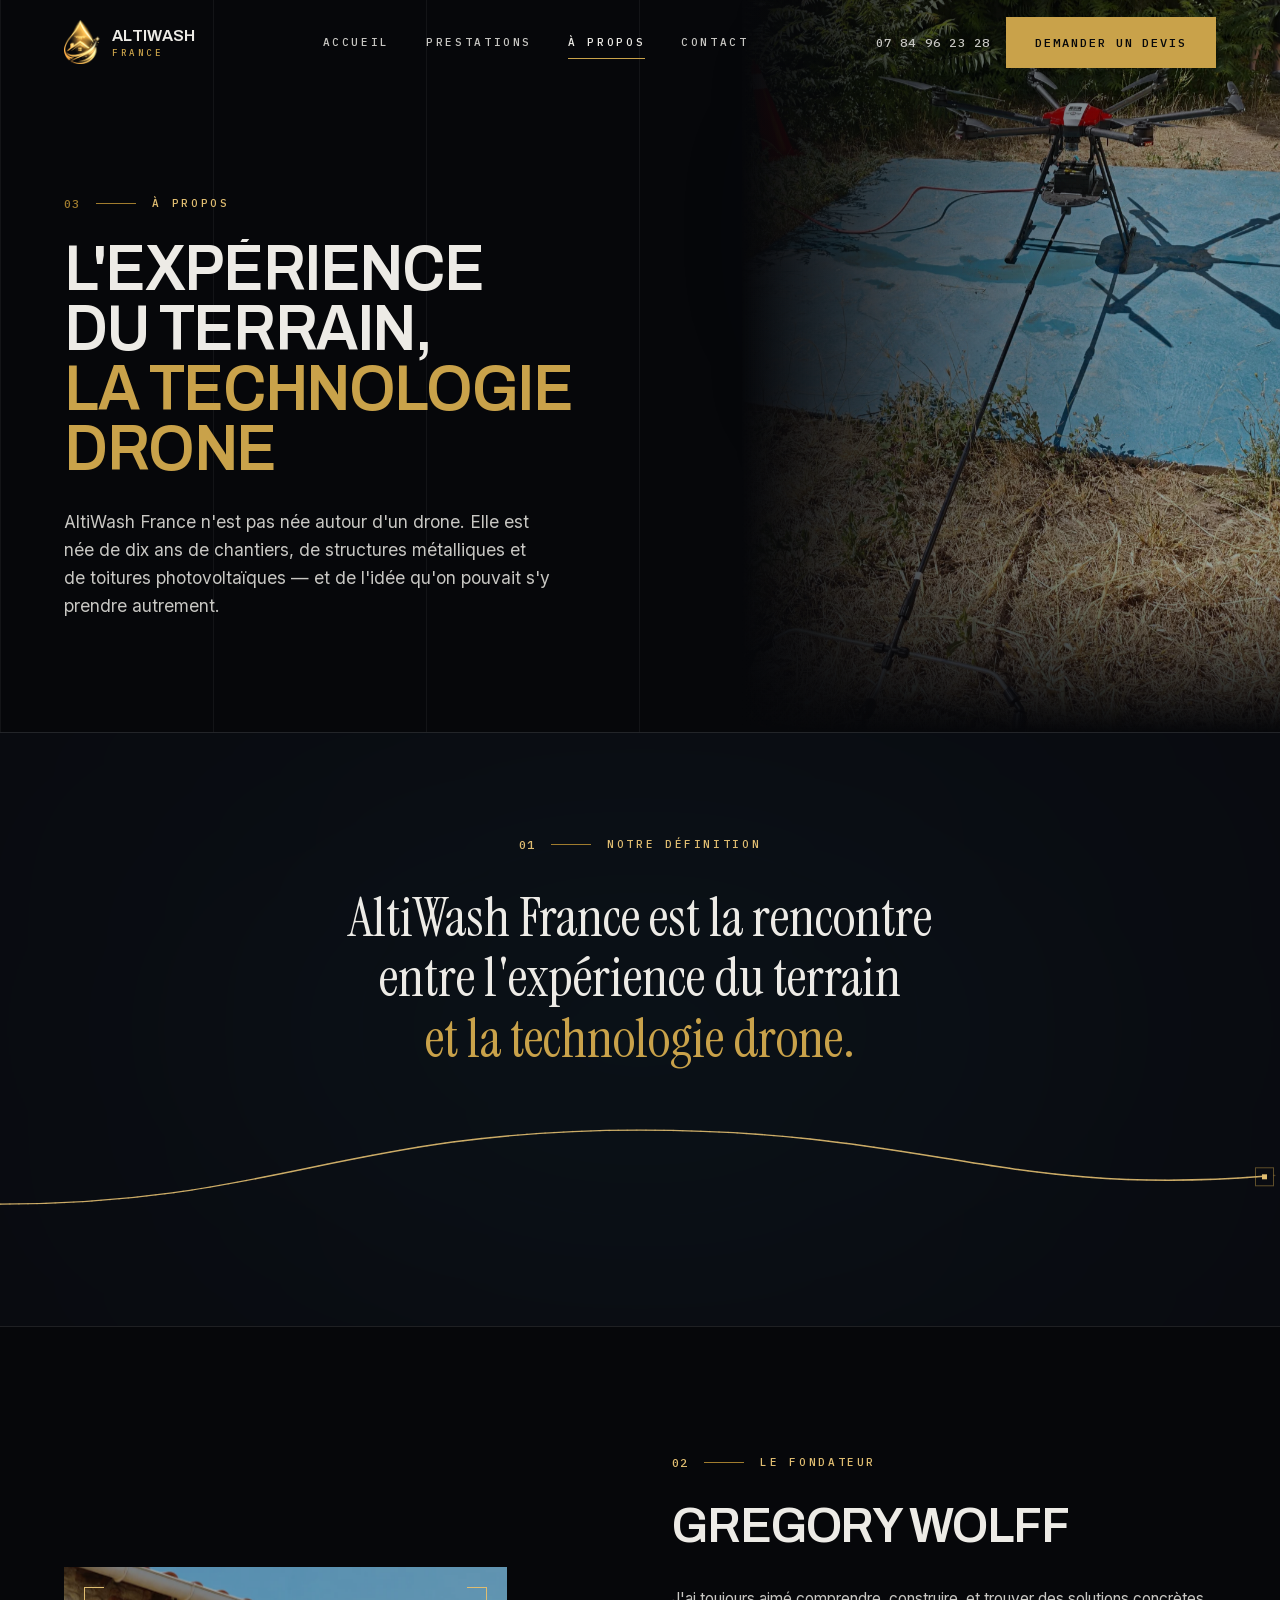
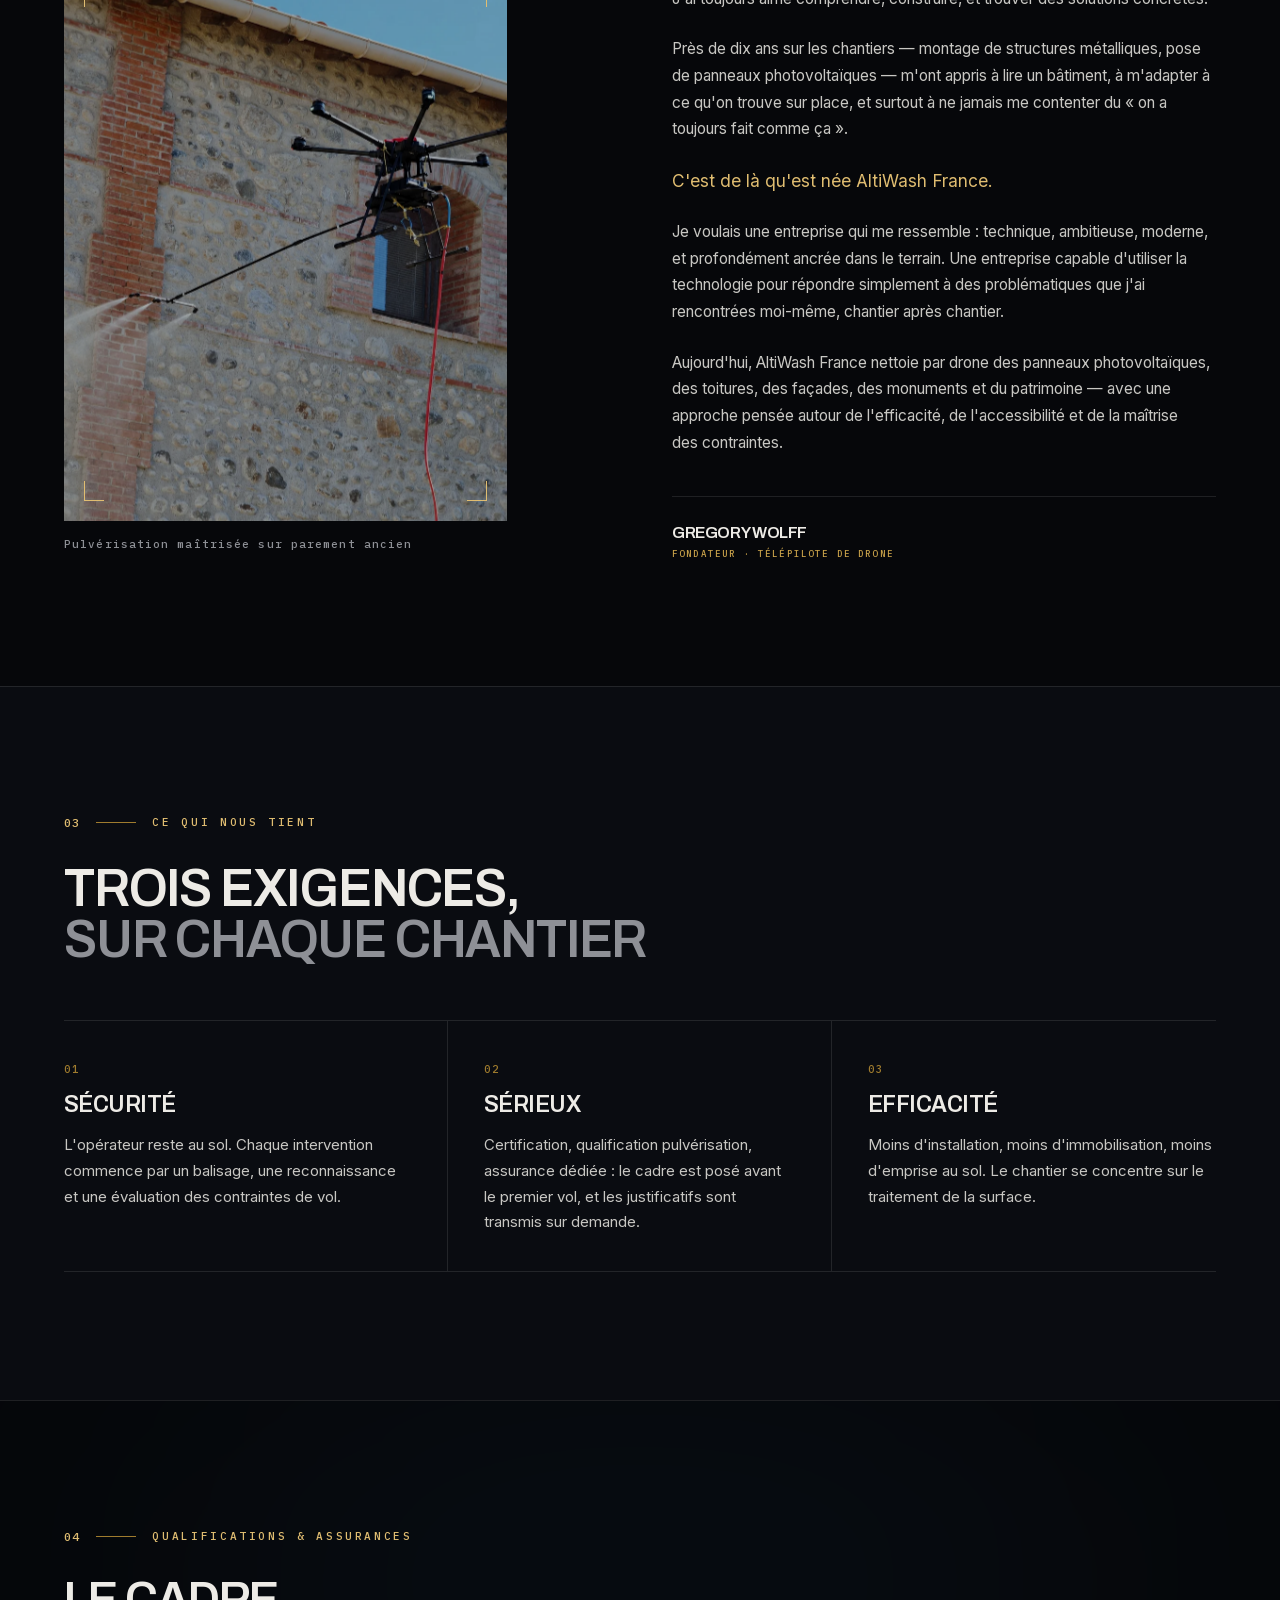
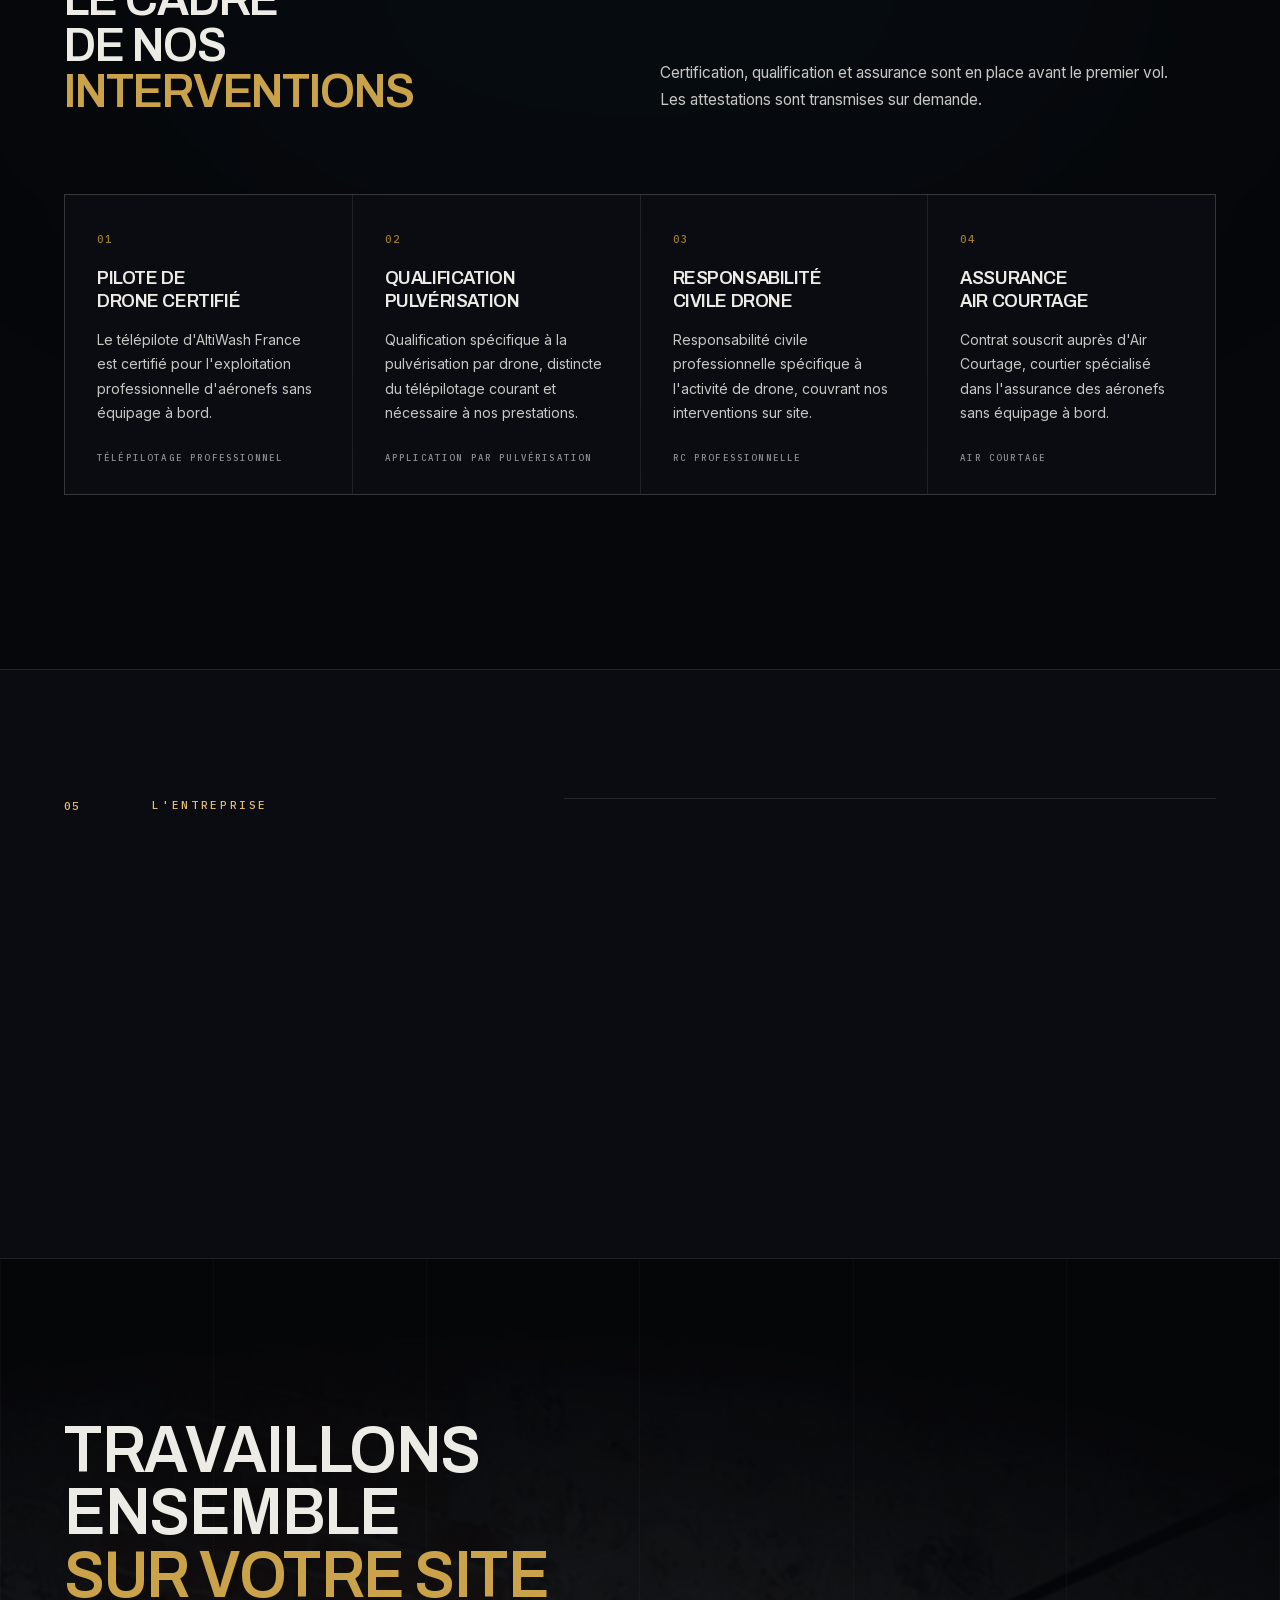
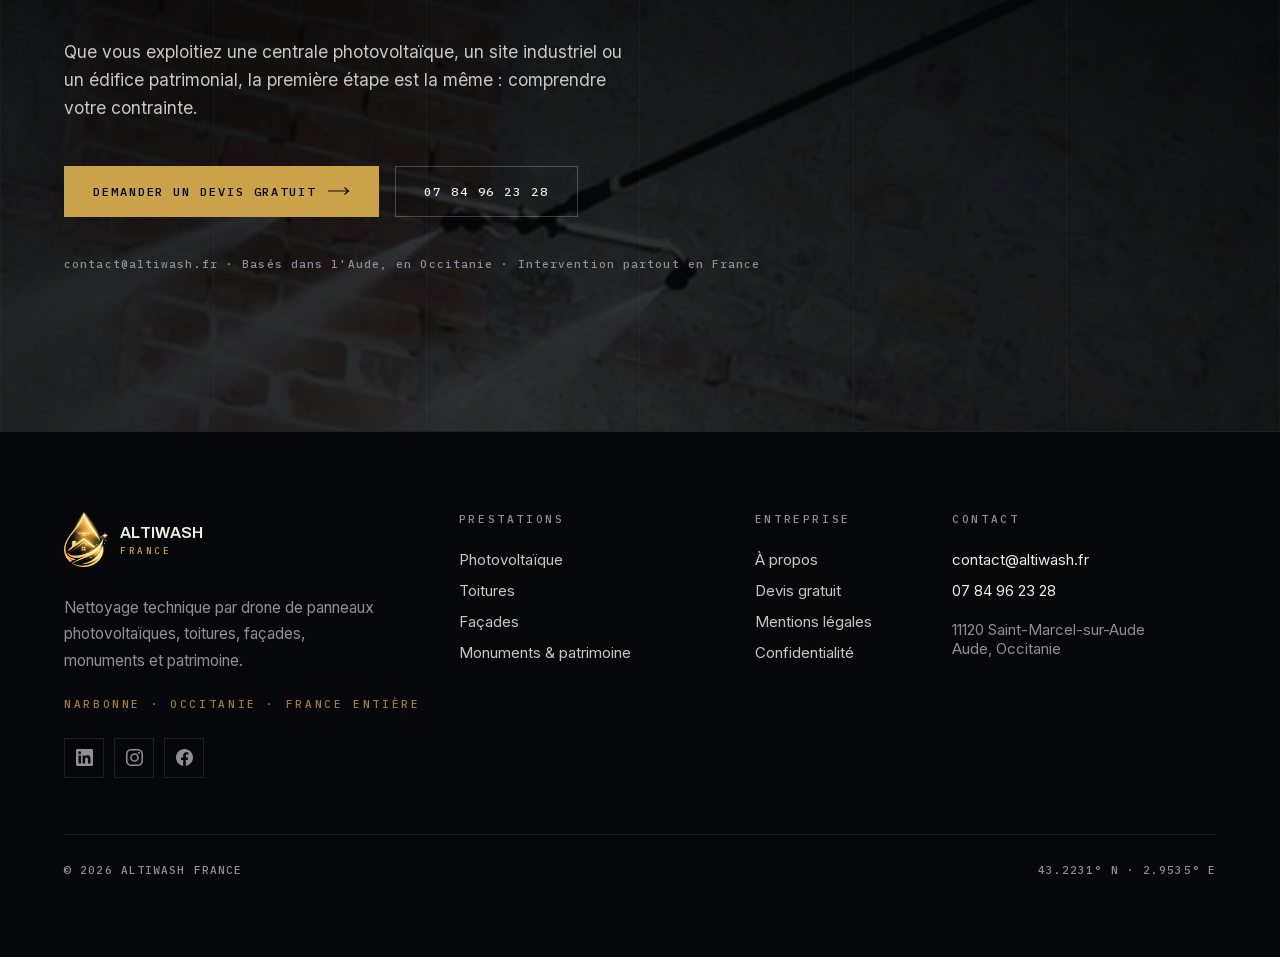
==== commit 880cd3b9: "Retours client : wording, animation hero et SEO Occitanie - Accueil : suppression de la trajectoire " ====
--- a/a-propos.html
+++ b/a-propos.html
@@ -4,7 +4,7 @@
 <meta charset="utf-8">
 <meta name="viewport" content="width=device-width, initial-scale=1">
 <title>À propos — L'expérience du terrain | AltiWash France</title>
-<meta name="description" content="AltiWash France est née de dix ans de chantiers : structures métalliques, pose de panneaux photovoltaïques. Une entreprise technique fondée par Gregory Wolff, basée dans l'Aude.">
+<meta name="description" content="AltiWash France est née de dix ans de chantiers : structures métalliques, pose de panneaux photovoltaïques. Une entreprise technique fondée par Gregory Wolff, basée dans l'Aude, en Occitanie.">
 <meta name="author" content="ALTIWASH FRANCE">
 <meta name="theme-color" content="#06070a">
 <meta name="robots" content="index, follow, max-image-preview:large">
@@ -15,7 +15,7 @@
 <meta property="og:site_name" content="AltiWash France">
 <meta property="og:url" content="https://altiwash.fr/a-propos.html">
 <meta property="og:title" content="À propos — AltiWash France">
-<meta property="og:description" content="L'expérience du terrain, la technologie drone.">
+<meta property="og:description" content="L'expérience du terrain, la technologie drone. Une entreprise basée en Occitanie, dans l'Aude.">
 <meta property="og:image" content="https://altiwash.fr/media/og-altiwash.jpg">
 <meta property="og:image:width" content="1200">
 <meta property="og:image:height" content="630">
@@ -326,7 +326,7 @@
         <span class="index-tech" style="font-size:.6875rem;color:var(--gold-600)">02</span>
         <h3 class="display qualification__titre">Qualification pulvérisation</h3>
         <p class="body-text qualification__texte">Qualification spécifique à la pulvérisation par drone, distincte du télépilotage courant et nécessaire à nos prestations.</p>
-        <p class="label-tech qualification__meta">Épandage aéroporté</p>
+        <p class="label-tech qualification__meta">Application par pulvérisation</p>
       </article>
       <article class="qualification">
         <span class="index-tech" style="font-size:.6875rem;color:var(--gold-600)">03</span>
@@ -390,7 +390,7 @@
           </div>
           <div class="paire reveal">
             <dt class="label-tech">Zone d'intervention</dt>
-            <dd>Narbonne, Aude — France entière</dd>
+            <dd>Narbonne, Aude, Occitanie — France entière</dd>
           </div>
       </dl>
     </div>
@@ -435,7 +435,7 @@
       </div>
 
       <p class="index-tech reveal" style="margin-top:2.5rem;font-size:.6875rem;color:var(--paper-dim)">
-        contact@altiwash.fr · Basés dans l'Aude · Intervention partout en France
+        contact@altiwash.fr · Basés dans l'Aude, en Occitanie · Intervention partout en France
       </p>
     </div>
   </div>
@@ -459,7 +459,7 @@
           Nettoyage technique par drone de panneaux photovoltaïques, toitures, façades,
           monuments et patrimoine.
         </p>
-        <p class="label-tech t-gold-600" style="margin-top:1.5rem">Narbonne · France entière</p>
+        <p class="label-tech t-gold-600" style="margin-top:1.5rem">Narbonne · Occitanie · France entière</p>
 
         <!-- Réseaux sociaux. Icônes intégrées au HTML : aucun appel
              à un service extérieur, donc aucun traçage du visiteur. -->
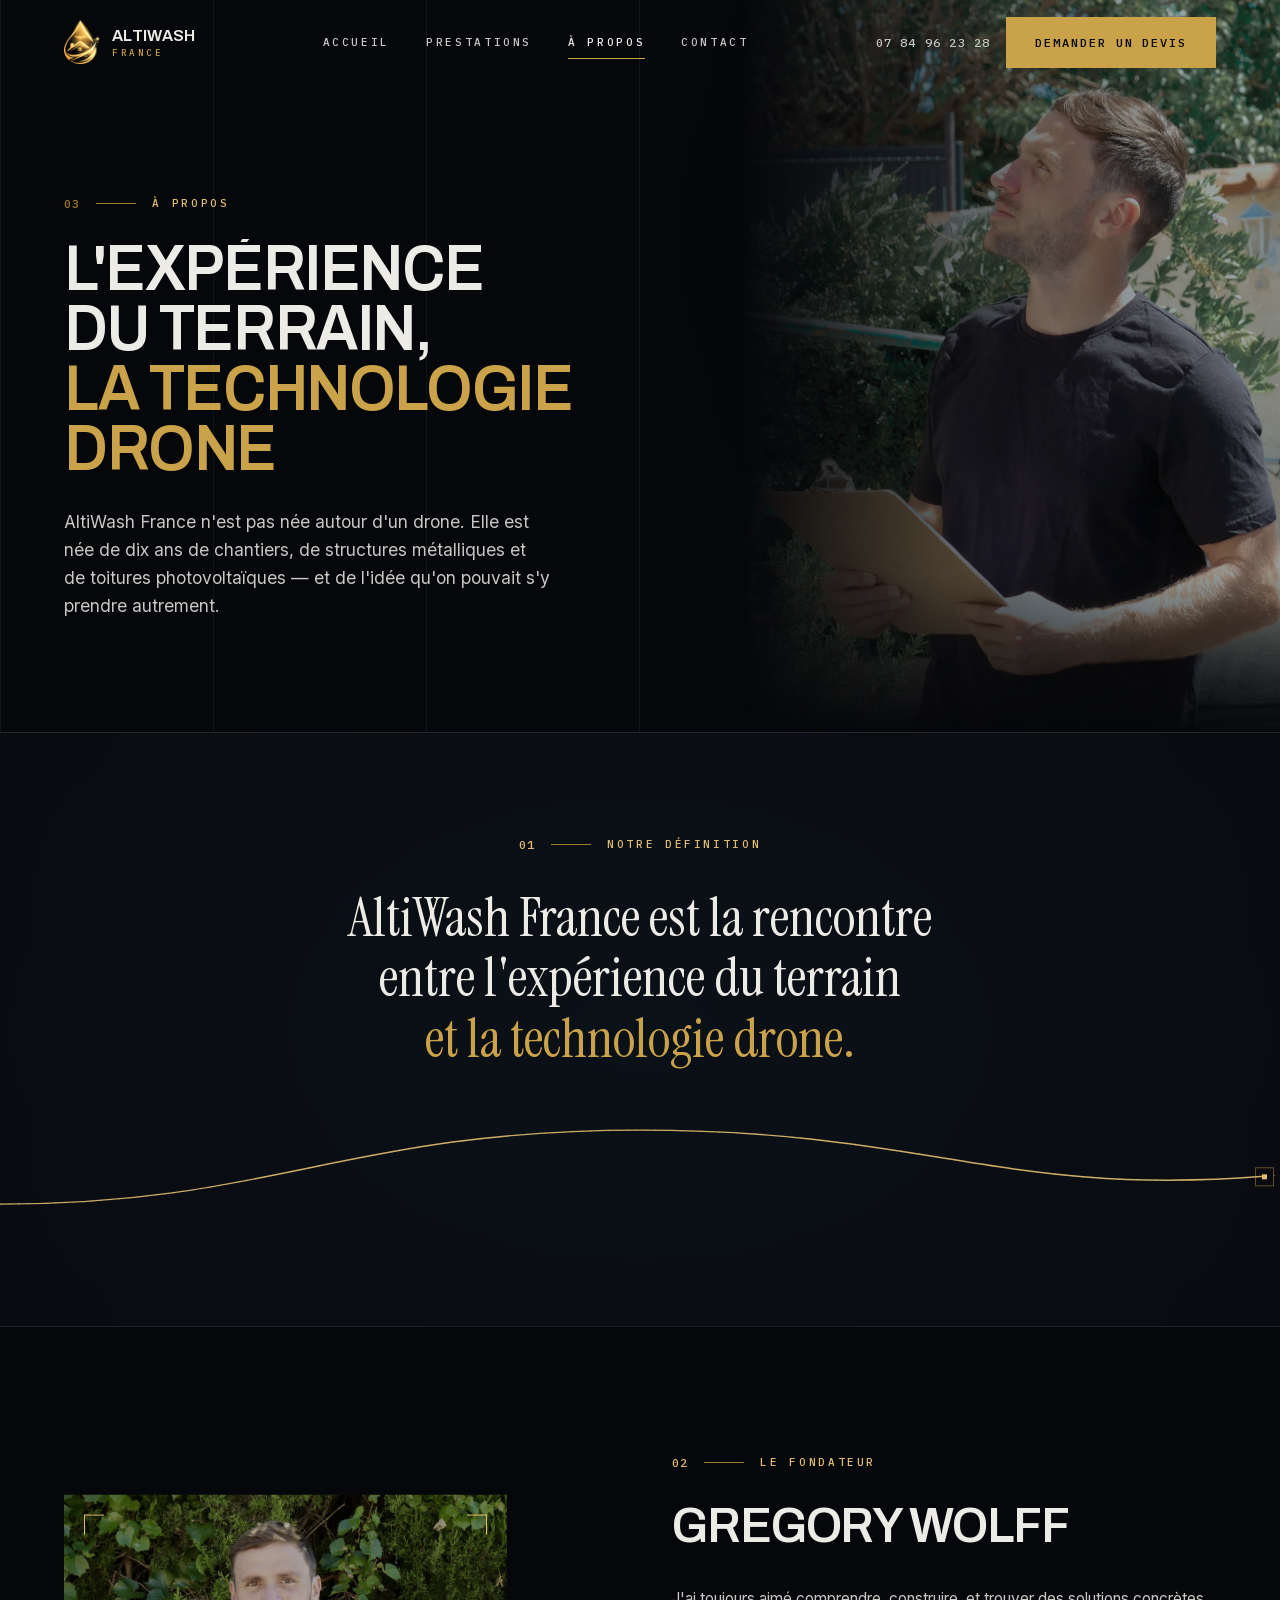
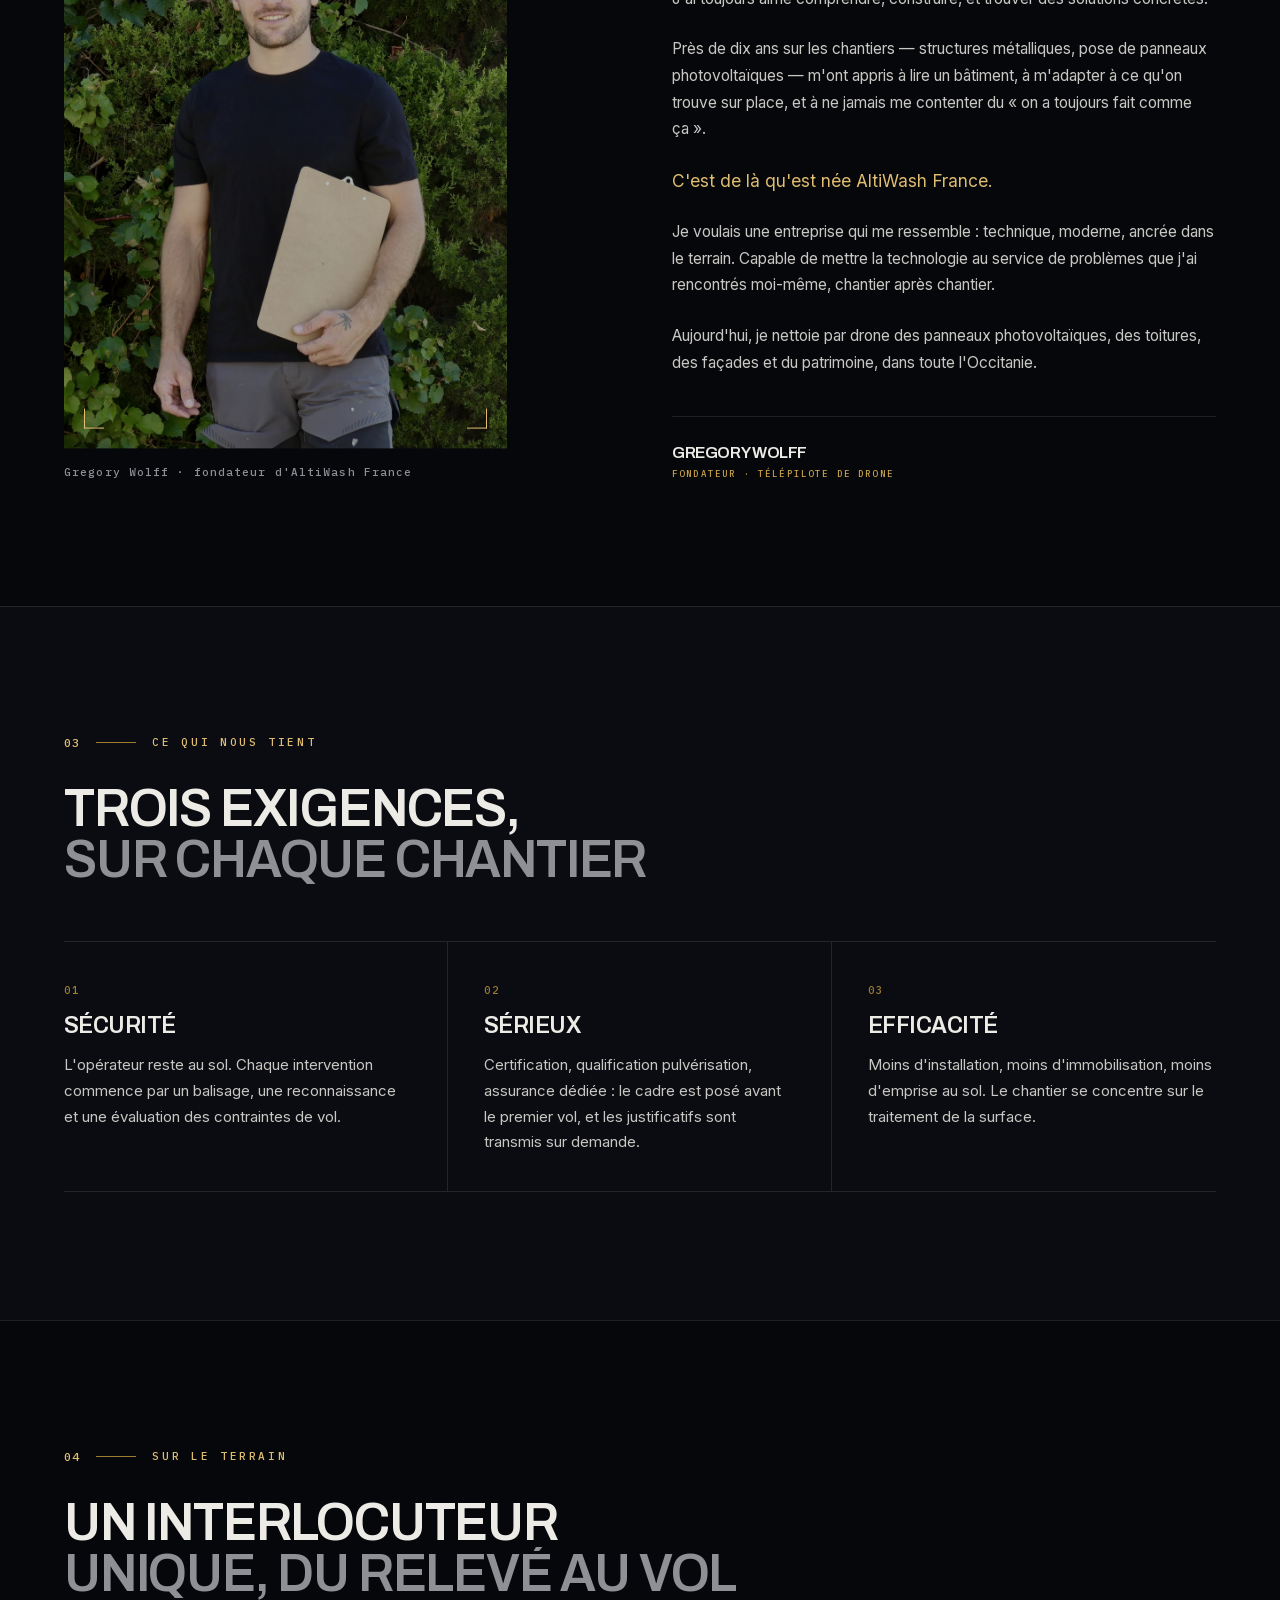
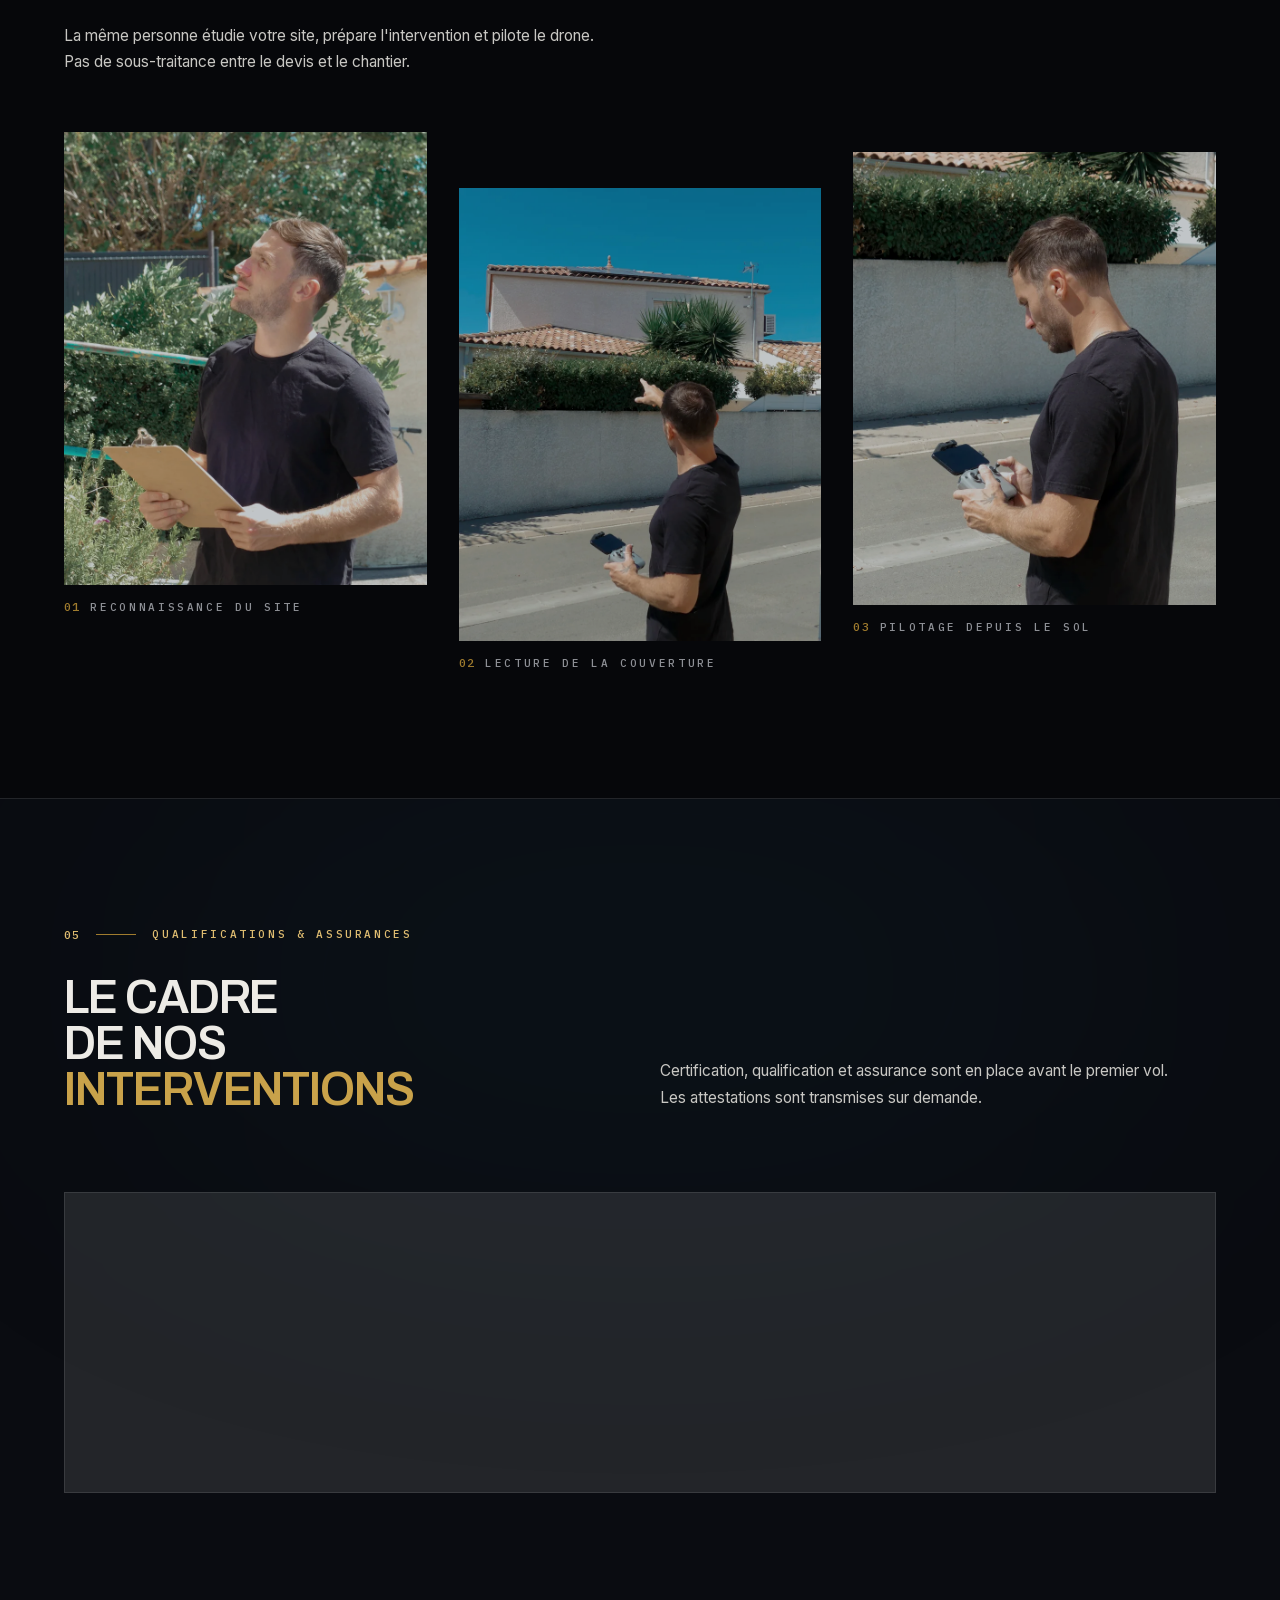
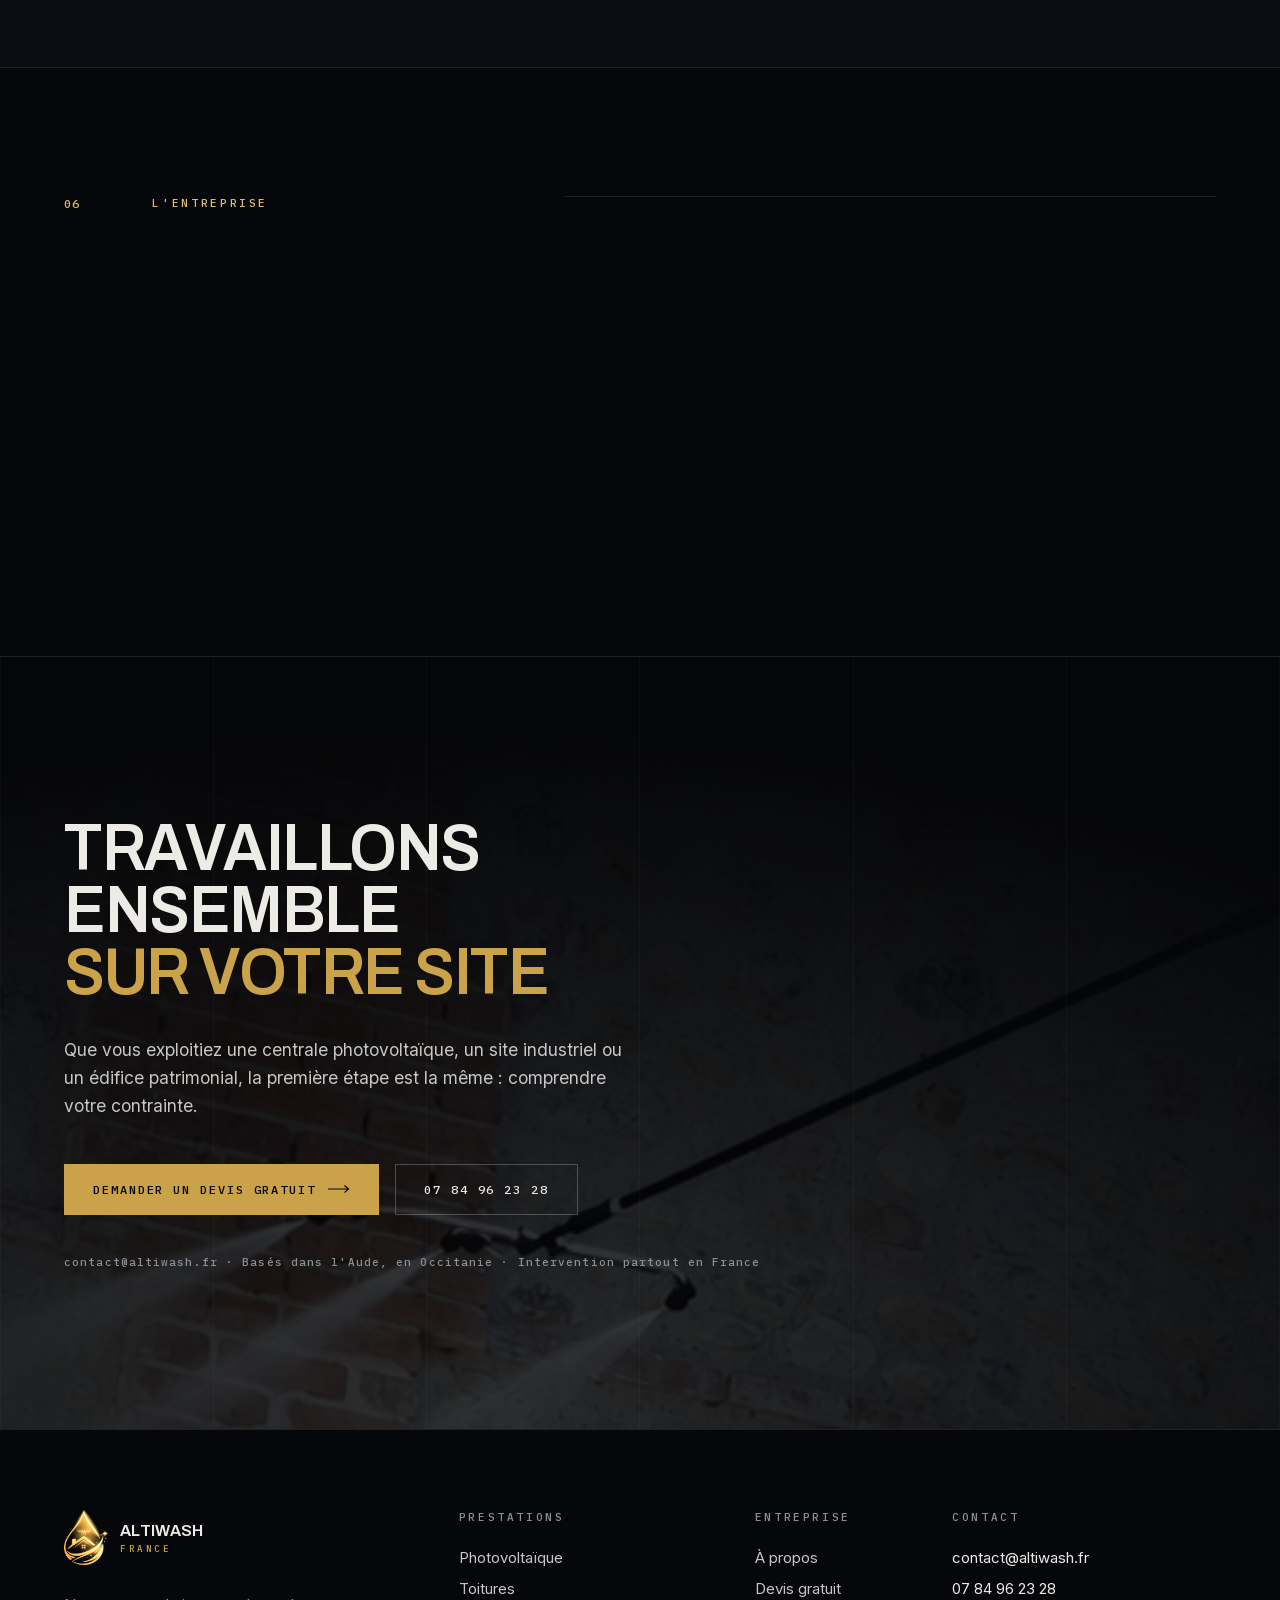
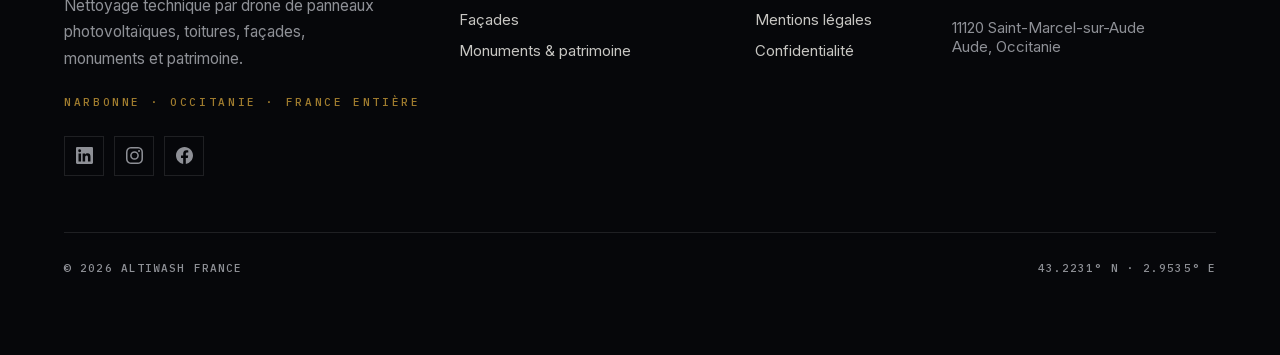
==== commit 227a2a27: "v2" ====
--- a/a-propos.html
+++ b/a-propos.html
@@ -154,7 +154,7 @@
   </div>
 
   <div class="page-hero__photo cadre">
-    <span class="parallaxe" data-parallaxe="18"><img class="photo-grade" src="media/drone-terrain.webp" alt="Drone de pulvérisation AltiWash sur son aire de décollage, en préparation d'intervention" style="object-position:50% 35%" fetchpriority="high" width="1200" height="1600"></span>
+    <span class="parallaxe" data-parallaxe="18"><img class="photo-grade" src="media/hero-apropos-greg.webp" alt="Gregory Wolff, fondateur d'AltiWash France, relève l'état d'une toiture avant intervention" style="object-position:58% 22%" fetchpriority="high" width="1200" height="1600"></span>
     <span class="cadre__voile cadre__voile--teinte" aria-hidden="true"></span>
     <span class="cadre__voile cadre__voile--degrade" aria-hidden="true"></span>
     <span class="cadre__voile cadre__voile--bas" aria-hidden="true"></span>
@@ -216,13 +216,13 @@
     <div class="recit__grille">
       <div class="recit__media">
         <div class="prestation__colle">
-          <div class="volet recit__photo cadre">
-            <span class="parallaxe" data-parallaxe="24"><img class="photo-grade" src="media/drone-facade.webp" alt="Drone AltiWash en intervention sur une façade en pierre et brique" loading="lazy" width="900" height="1125"></span>
+          <div class="volet recit__photo cadre cadre--portrait">
+            <img class="photo-portrait" src="media/gregory-wolff-telepilote-drone.webp" alt="Gregory Wolff, fondateur et télépilote d'AltiWash France, avec son porte-documents avant une intervention" loading="lazy" width="1000" height="1250">
             <span class="cadre__voile cadre__voile--teinte" aria-hidden="true"></span>
             <span class="reticule reticule--marge" aria-hidden="true"><span></span><span></span><span></span><span></span></span>
           </div>
           <p class="index-tech" style="margin-top:1rem;font-size:.6875rem;color:var(--paper-dim)">
-            Pulvérisation maîtrisée sur parement ancien
+            Gregory Wolff · fondateur d'AltiWash France
           </p>
         </div>
       </div>
@@ -240,10 +240,10 @@
 
         <div class="recit__paragraphes">
           <p class="body-text reveal">J'ai toujours aimé comprendre, construire, et trouver des solutions concrètes.</p>
-          <p class="body-text reveal">Près de dix ans sur les chantiers — montage de structures métalliques, pose de panneaux photovoltaïques — m'ont appris à lire un bâtiment, à m'adapter à ce qu'on trouve sur place, et surtout à ne jamais me contenter du « on a toujours fait comme ça ».</p>
+          <p class="body-text reveal">Près de dix ans sur les chantiers — structures métalliques, pose de panneaux photovoltaïques — m'ont appris à lire un bâtiment, à m'adapter à ce qu'on trouve sur place, et à ne jamais me contenter du « on a toujours fait comme ça ».</p>
           <p class="lede t-gold-400 reveal">C'est de là qu'est née AltiWash France.</p>
-          <p class="body-text reveal">Je voulais une entreprise qui me ressemble : technique, ambitieuse, moderne, et profondément ancrée dans le terrain. Une entreprise capable d'utiliser la technologie pour répondre simplement à des problématiques que j'ai rencontrées moi-même, chantier après chantier.</p>
-          <p class="body-text reveal">Aujourd'hui, AltiWash France nettoie par drone des panneaux photovoltaïques, des toitures, des façades, des monuments et du patrimoine — avec une approche pensée autour de l'efficacité, de l'accessibilité et de la maîtrise des contraintes.</p>
+          <p class="body-text reveal">Je voulais une entreprise qui me ressemble : technique, moderne, ancrée dans le terrain. Capable de mettre la technologie au service de problèmes que j'ai rencontrés moi-même, chantier après chantier.</p>
+          <p class="body-text reveal">Aujourd'hui, je nettoie par drone des panneaux photovoltaïques, des toitures, des façades et du patrimoine, dans toute l'Occitanie.</p>
         </div>
 
         <div class="reveal" style="margin-top:2.5rem;border-top:1px solid var(--line);padding-top:1.75rem">
@@ -289,15 +289,71 @@
   </div>
 </section>
 
+<!-- ══════════════════ SUR LE TERRAIN ══════════════════ -->
+<section class="section" aria-labelledby="terrain-titre">
+  <div class="shell">
+    <div class="repere">
+      <span class="index-tech t-gold-400">04</span>
+      <span class="repere__filet" aria-hidden="true"></span>
+      <span class="label-tech t-gold-400">Sur le terrain</span>
+    </div>
+
+    <h2 class="display lignes" id="terrain-titre" style="margin-top:2rem;font-size:clamp(2rem,4.6vw,3.4rem);color:var(--paper)">
+      <span><span>Un interlocuteur</span></span>
+      <span><span class="t-dim">unique, du relevé au vol</span></span>
+    </h2>
+
+    <p class="body-text reveal" style="margin-top:1.5rem;max-width:34rem">
+      La même personne étudie votre site, prépare l'intervention et pilote le drone.
+      Pas de sous-traitance entre le devis et le chantier.
+    </p>
+
+    <div class="terrain__grille reveal-groupe">
+      <figure class="terrain__planche">
+        <div class="volet terrain__photo cadre cadre--portrait">
+          <img class="photo-portrait" src="media/reperage-toiture-drone-aude.webp" alt="Gregory Wolff relève l'état d'une couverture avant intervention, dans l'Aude" loading="lazy" width="800" height="1000">
+          <span class="cadre__voile cadre__voile--teinte" aria-hidden="true"></span>
+        </div>
+        <figcaption class="terrain__legende">
+          <span class="index-tech">01</span>
+          <span class="label-tech">Reconnaissance du site</span>
+        </figcaption>
+      </figure>
+
+      <figure class="terrain__planche">
+        <div class="volet terrain__photo cadre cadre--portrait">
+          <img class="photo-portrait" src="media/lecture-toiture-photovoltaique.webp" alt="Lecture d'une toiture équipée de panneaux photovoltaïques avant un nettoyage par drone" loading="lazy" width="800" height="1000">
+          <span class="cadre__voile cadre__voile--teinte" aria-hidden="true"></span>
+        </div>
+        <figcaption class="terrain__legende">
+          <span class="index-tech">02</span>
+          <span class="label-tech">Lecture de la couverture</span>
+        </figcaption>
+      </figure>
+
+      <figure class="terrain__planche">
+        <div class="volet terrain__photo cadre cadre--portrait">
+          <img class="photo-portrait" src="media/pilotage-drone-radiocommande.webp" alt="Télépilote AltiWash aux commandes du drone de pulvérisation, opérateur au sol" loading="lazy" width="800" height="1000">
+          <span class="cadre__voile cadre__voile--teinte" aria-hidden="true"></span>
+        </div>
+        <figcaption class="terrain__legende">
+          <span class="index-tech">03</span>
+          <span class="label-tech">Pilotage depuis le sol</span>
+        </figcaption>
+      </figure>
+    </div>
+  </div>
+</section>
+
 <!-- ══════════════════ QUALIFICATIONS ══════════════════ -->
-<section class="section" aria-labelledby="qualifications-titre">
+<section class="section section--alt" aria-labelledby="qualifications-titre">
   <div class="halo" aria-hidden="true" style="left:50%;top:0;height:40vh;width:80vw;transform:translateX(-50%);background:rgba(20,64,95,.12);filter:blur(140px)"></div>
 
   <div class="shell" style="position:relative">
     <div class="qualifications__entete">
       <div class="qualifications__titre-col">
         <div class="repere">
-          <span class="index-tech t-gold-400">04</span>
+          <span class="index-tech t-gold-400">05</span>
           <span class="repere__filet" aria-hidden="true"></span>
           <span class="label-tech t-gold-400">Qualifications &amp; assurances</span>
         </div>
@@ -349,12 +405,12 @@
 </section>
 
 <!-- ══════════════════ REPÈRES ══════════════════ -->
-<section class="section section--alt" aria-labelledby="reperes-titre">
+<section class="section" aria-labelledby="reperes-titre">
   <div class="shell">
     <div class="reperes__grille">
       <div class="reperes__intro">
         <div class="repere">
-          <span class="index-tech t-gold-400">05</span>
+          <span class="index-tech t-gold-400">06</span>
           <span class="repere__filet" aria-hidden="true"></span>
           <span class="label-tech t-gold-400">L'entreprise</span>
         </div>
--- a/css/style.css
+++ b/css/style.css
@@ -401,7 +401,9 @@
    vue partagent le même rendu. */
 .photo-grade { filter: saturate(0.82) contrast(1.06) brightness(0.9); }
 .photo-grade-deep { filter: saturate(0.62) contrast(1.08) brightness(0.78); }
-.photo-field { filter: saturate(0.5) contrast(1.12) brightness(0.72) hue-rotate(-6deg); }
+/* Les portraits reçoivent un étalonnage plus doux : la peau doit
+   rester lisible, sans sortir du registre désaturé du site. */
+.photo-portrait { filter: saturate(0.86) contrast(1.04) brightness(0.94); }
 
 /* Cadre photographique : l'image remplit et recadre son conteneur. */
 .cadre {
@@ -1322,8 +1324,12 @@
   .index-prestations__liste.a-survol .prestation-lien:focus-visible { opacity: 1; }
 }
 
-/* Vignette intégrée sur petits écrans, faute de survol. */
+/* Vignette intégrée sur petits écrans, faute de survol.
+   Le conteneur est un <span> : sans `display: block`, il reste en
+   ligne et n'applique ni `width` ni `aspect-ratio` — la vignette
+   se réduit alors à une hauteur nulle et l'image disparaît. */
 .prestation-lien__vignette {
+  display: block;
   position: relative;
   margin-bottom: 1.25rem;
   aspect-ratio: 16 / 10;
@@ -1383,6 +1389,10 @@
   color: var(--gold-400);
 }
 .prestation-lien__desc {
+  /* <span> dans un parent en bloc : sans `display: block`, la marge
+     haute et la largeur maximale sont ignorées, et le retrait ne
+     s'applique qu'à la première ligne. */
+  display: block;
   margin-top: 0.75rem;
   max-width: 28rem;
   padding-left: 2.75rem;
@@ -1655,6 +1665,20 @@
 .fondateur__photo .cadre__voile--vignettage {
   background: radial-gradient(120% 90% at 50% 45%, transparent 20%, rgba(6, 7, 10, 0.72) 100%);
 }
+/* Un visage supporte mal le voile prévu pour les vues de chantier :
+   on l'allège dès que le cadre est marqué comme portrait. */
+/* Les photographies de Gregory sont cadrées serré : il reste 0 à 3 %
+   au-dessus du crâne. Le débord de 8 % du plan parallaxe et le
+   scale(1.1) du volet suffisent donc à décapiter le sujet. Sur un
+   portrait, l'image s'affiche à l'échelle 1, sans débord : le volet
+   conserve son rideau, il perd seulement son zoom. */
+.cadre--portrait .parallaxe { inset: 0; transform: none !important; }
+.cadre--portrait.volet img,
+.cadre--portrait .volet img { transform: none; }
+.cadre--portrait .cadre__voile--teinte { background: rgba(8, 32, 47, 0.16); }
+.cadre--portrait .cadre__voile--vignettage {
+  background: radial-gradient(125% 95% at 50% 38%, transparent 42%, rgba(6, 7, 10, 0.5) 100%);
+}
 .fondateur__citation {
   margin-top: 2rem;
   font-family: var(--ff-serif);
@@ -1719,6 +1743,49 @@
 }
 @media (min-width: 640px) {
   .cta-final__actions { flex-direction: row; align-items: center; }
+}
+
+/* ── Bandeau de garanties ──
+   La page À propos détaille le cadre réglementaire ; l'accueil n'en
+   garde que les intitulés, alignés sur une seule rangée. */
+.garanties {
+  margin-top: 3.5rem;
+  display: grid;
+  gap: 0;
+  border-top: 1px solid var(--line);
+}
+@media (min-width: 720px) {
+  .garanties { grid-template-columns: repeat(2, 1fr); }
+}
+@media (min-width: 1024px) {
+  .garanties { grid-template-columns: repeat(4, 1fr); }
+}
+.garantie {
+  display: flex;
+  flex-direction: column;
+  gap: 0.5rem;
+  border-bottom: 1px solid var(--line);
+  padding: 1.75rem 1.5rem 1.75rem 0;
+}
+@media (min-width: 720px) {
+  .garantie { border-right: 1px solid var(--line); }
+  .garantie:nth-child(2n) { border-right: 0; }
+}
+@media (min-width: 1024px) {
+  .garantie { border-right: 1px solid var(--line); padding-left: 1.5rem; }
+  .garantie:first-child { padding-left: 0; }
+  .garantie:nth-child(2n) { border-right: 1px solid var(--line); }
+  .garantie:last-child { border-right: 0; }
+}
+.garantie__num { font-size: 0.6875rem; color: var(--gold-600); }
+.garantie__titre {
+  font-size: 1.0625rem;
+  line-height: 1.25;
+  color: var(--paper);
+}
+.garantie__meta {
+  font-size: 0.5625rem;
+  color: var(--paper-dim);
 }
 
 /* ══════════════════════════════════════════════════════════════
@@ -1956,6 +2023,32 @@
 }
 .hors-catalogue .btn { flex-shrink: 0; }
 
+/* ── Bandeau « qui intervient » ──
+   Un portrait en 4/5 face au texte : la prestation reste technique,
+   mais le visiteur voit qui se déplacera sur son site. */
+.telepilote__grille {
+  display: grid;
+  align-items: center;
+  gap: 3rem;
+}
+@media (min-width: 1024px) {
+  .telepilote__grille {
+    grid-template-columns: repeat(12, 1fr);
+    gap: 4rem;
+  }
+  .telepilote__photo-col { grid-column: span 4; }
+  .telepilote__texte { grid-column: 6 / span 7; }
+}
+.telepilote__photo {
+  position: relative;
+  aspect-ratio: 4 / 5;
+  width: 100%;
+}
+.telepilote__photo .cadre__voile--teinte {
+  background: rgba(8, 32, 47, 0.18);
+  mix-blend-mode: multiply;
+}
+
 /* ══════════════════════════════════════════════════════════════
    11. PAGE À PROPOS
    ══════════════════════════════════════════════════════════════ */
@@ -2080,9 +2173,57 @@
   color: var(--paper-soft);
 }
 
+/* ── Planches de terrain ──
+   Trois prises de vue en 4/5, alignées comme une planche contact.
+   Sur écran large, la seconde est décalée vers le bas : le regard
+   descend au lieu de balayer une rangée trop régulière. */
+.terrain__grille {
+  margin-top: 3.5rem;
+  display: grid;
+  gap: 1.5rem;
+}
+@media (min-width: 640px) {
+  .terrain__grille { grid-template-columns: repeat(3, 1fr); gap: 1.25rem; }
+}
+@media (min-width: 1024px) {
+  .terrain__grille { gap: 2rem; }
+  .terrain__planche:nth-child(2) { margin-top: 3.5rem; }
+  .terrain__planche:nth-child(3) { margin-top: 1.25rem; }
+}
+.terrain__photo {
+  position: relative;
+  aspect-ratio: 4 / 5;
+  width: 100%;
+}
+.terrain__photo .cadre__voile--teinte {
+  background: rgba(8, 32, 47, 0.2);
+  mix-blend-mode: multiply;
+}
+.terrain__legende {
+  margin-top: 0.875rem;
+  display: flex;
+  align-items: baseline;
+  gap: 0.625rem;
+  font-size: 0.6875rem;
+  color: var(--paper-dim);
+}
+.terrain__legende .index-tech { color: var(--gold-600); }
+
 /* ══════════════════════════════════════════════════════════════
    12. PAGE CONTACT ET FORMULAIRE
    ══════════════════════════════════════════════════════════════ */
+
+/* Portrait en tête de colonne : la demande de devis est adressée
+   à quelqu'un, pas à un formulaire anonyme. */
+.contact__portrait {
+  position: relative;
+  aspect-ratio: 4 / 5;
+  width: 100%;
+}
+.contact__portrait .cadre__voile--teinte {
+  background: rgba(8, 32, 47, 0.18);
+  mix-blend-mode: multiply;
+}
 
 .contact__grille {
   display: grid;
@@ -2107,8 +2248,8 @@
   border-top-width: 1px;
   padding-top: 1.75rem;
 }
-.contact__bloc:first-child {
-  margin-top: 0;
+.contact__bloc:first-of-type {
+  margin-top: 2.5rem;
   border-top: 1px solid rgba(109, 83, 32, 0.6);
 }
 .contact__coordonnees {
@@ -2541,6 +2682,29 @@
 .page-404__plan a { color: var(--paper-soft); }
 
 /* ══════════════════════════════════════════════════════════════
+   14 bis. TABLETTE
+   ──────────────────────────────────────────────────────────────
+   Entre 640 et 1024 px, les grilles à douze colonnes ne sont pas
+   encore actives : les médias verticaux passent pleine largeur et
+   atteignent 960 px de haut sur une tablette, ce qui repousse le
+   texte hors de l'écran. On les plafonne, sans toucher au mobile
+   où la pleine largeur reste la bonne réponse.
+   ══════════════════════════════════════════════════════════════ */
+
+@media (min-width: 640px) and (max-width: 1023.98px) {
+  .prestation__media,
+  .recit__media,
+  .fondateur__photo-col,
+  .telepilote__photo-col,
+  .avantages__photo,
+  .contact__portrait {
+    max-width: 25rem;
+  }
+  .prestation__photo-detail { max-width: 30rem; }
+  .page-hero__photo { width: 76%; }
+}
+
+/* ══════════════════════════════════════════════════════════════
    15. MOUVEMENT
    ──────────────────────────────────────────────────────────────
    Le mouvement du site emprunte son vocabulaire au vol et à la
@@ -2918,21 +3082,8 @@
 /* Le tracé du hero se superpose à la photographie, en bas à droite.
    Réservé aux grands écrans : ailleurs, la photo occupe toute la
    largeur et le tracé deviendrait illisible. */
-.trace--hero {
-  display: none;
-}
-@media (min-width: 1024px) {
-  .trace--hero {
-    display: block;
-    position: absolute;
-    right: 0;
-    bottom: 18%;
-    z-index: -5;
-    margin-top: 0;
-    width: 46%;
-    height: 42vh;
+@media (min-width: 1024px) {
   }
-}
 
 /* ══════════════════════════════════════════════════════════════
    Parallaxe
